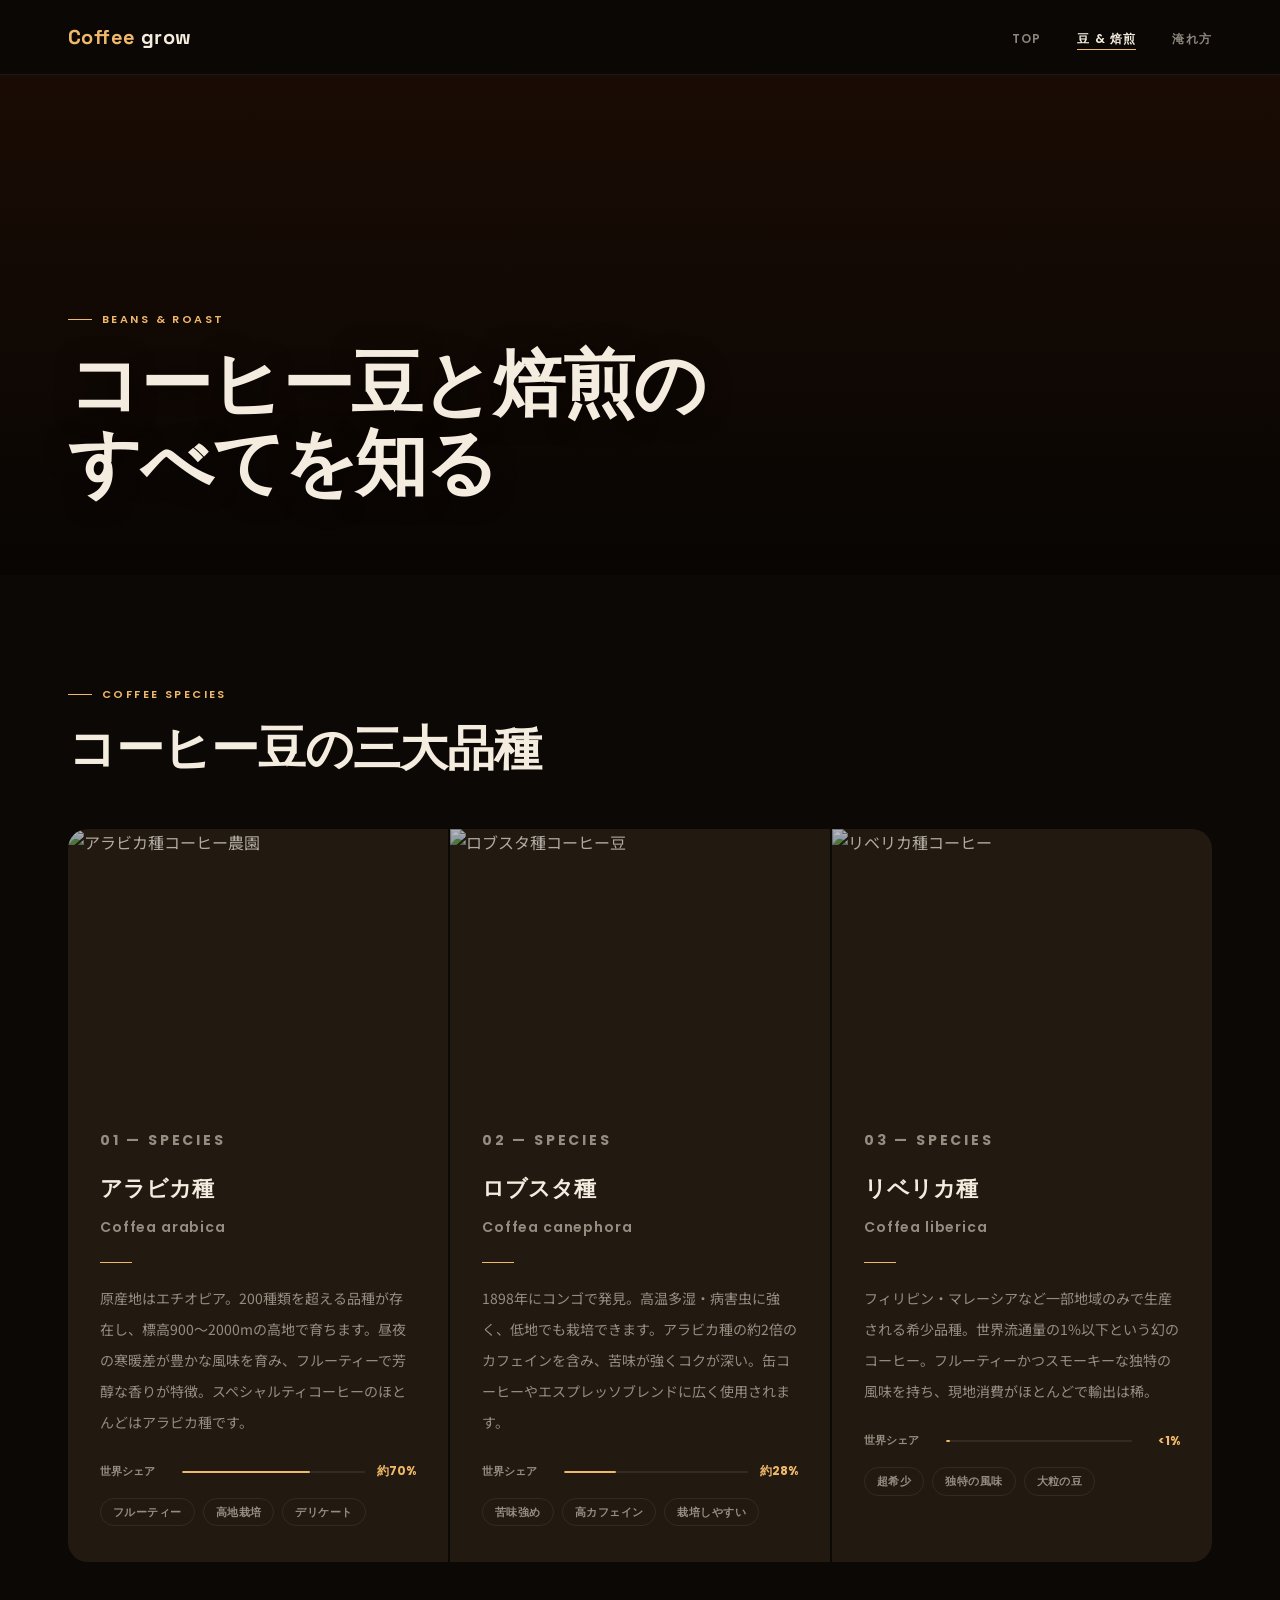
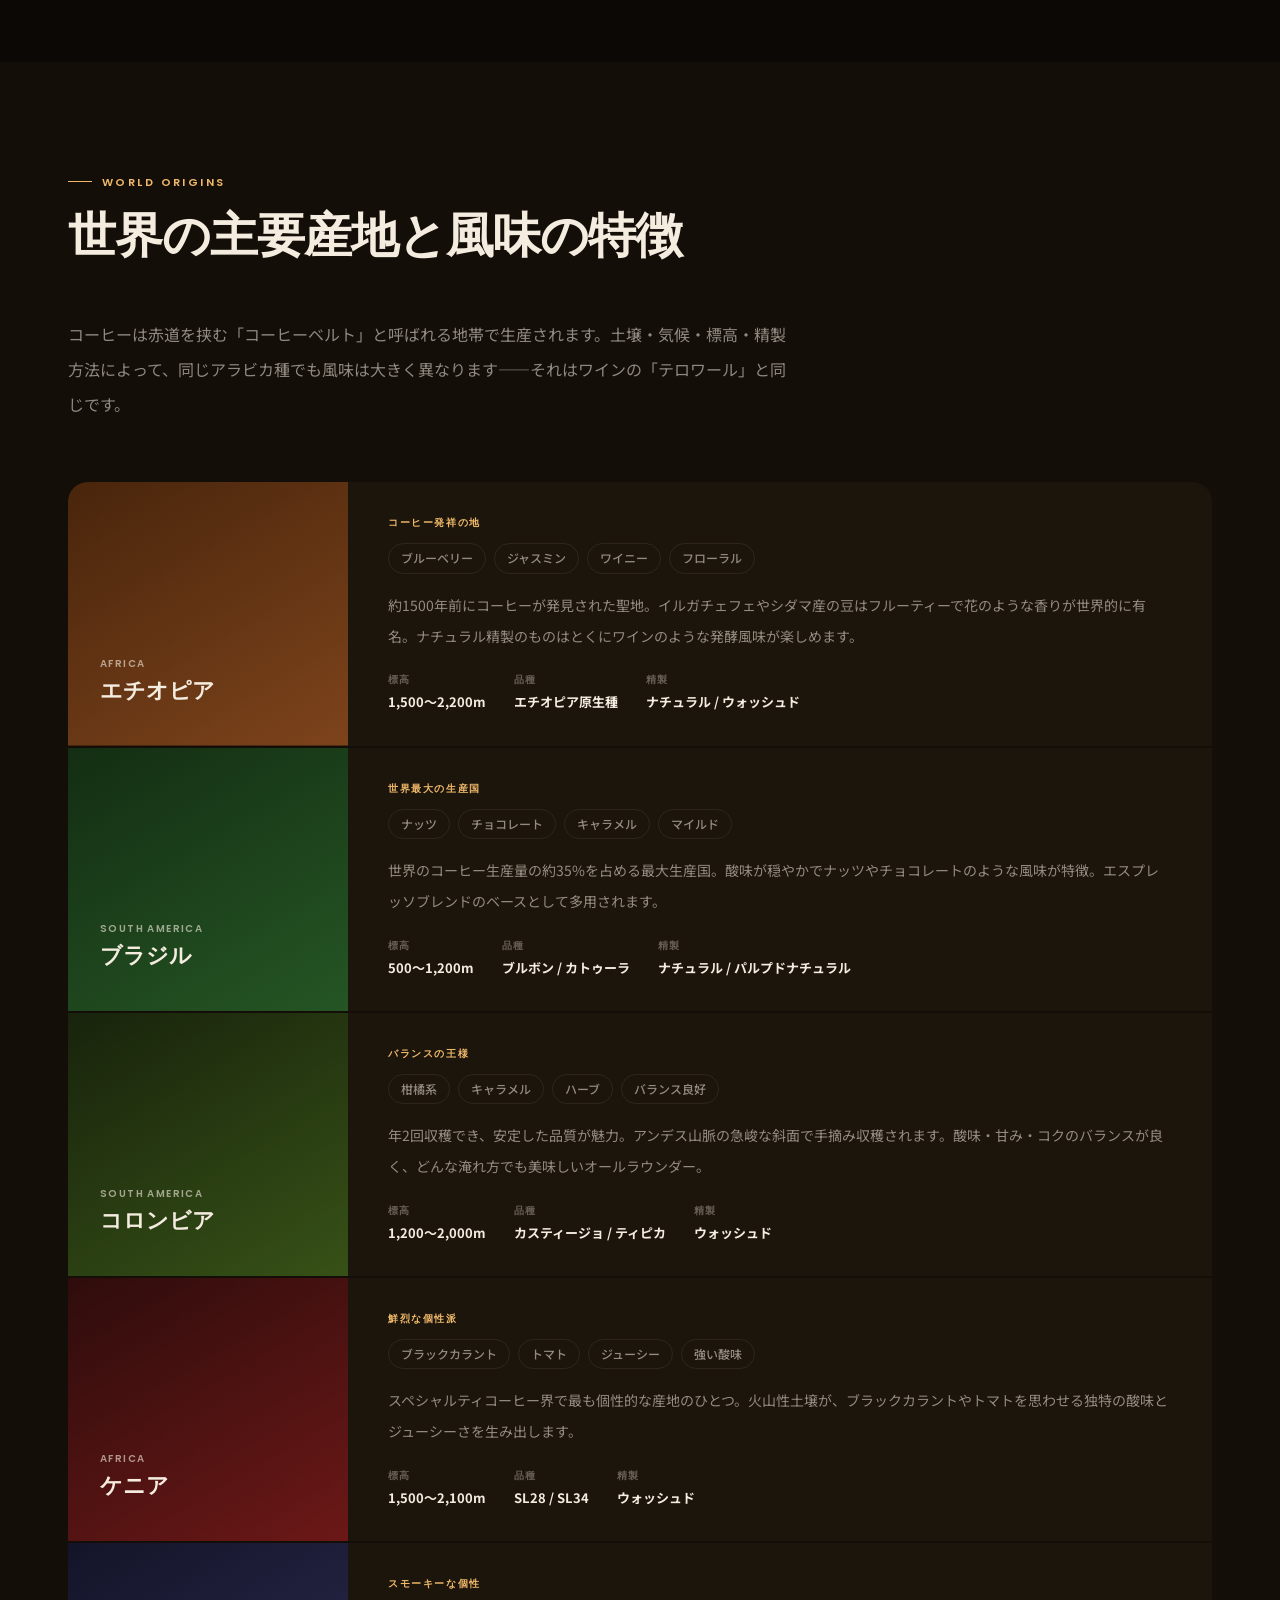
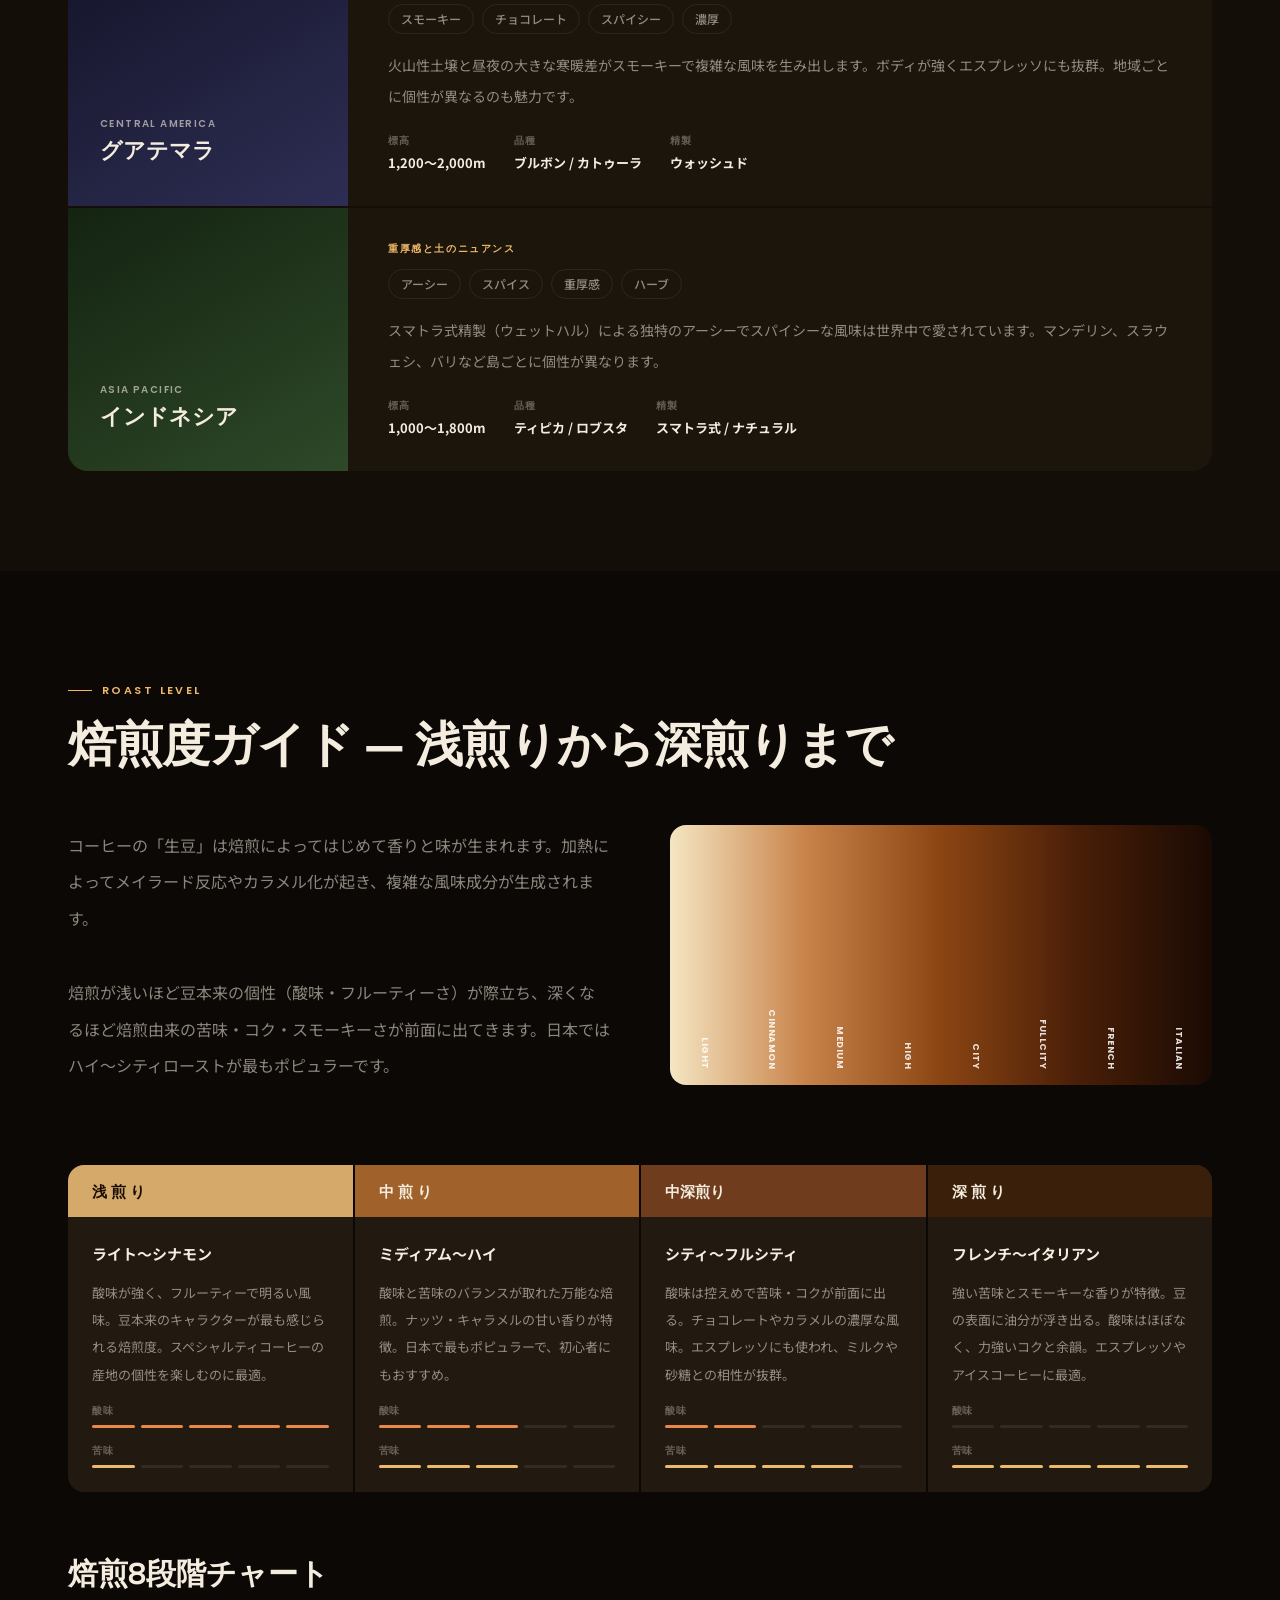
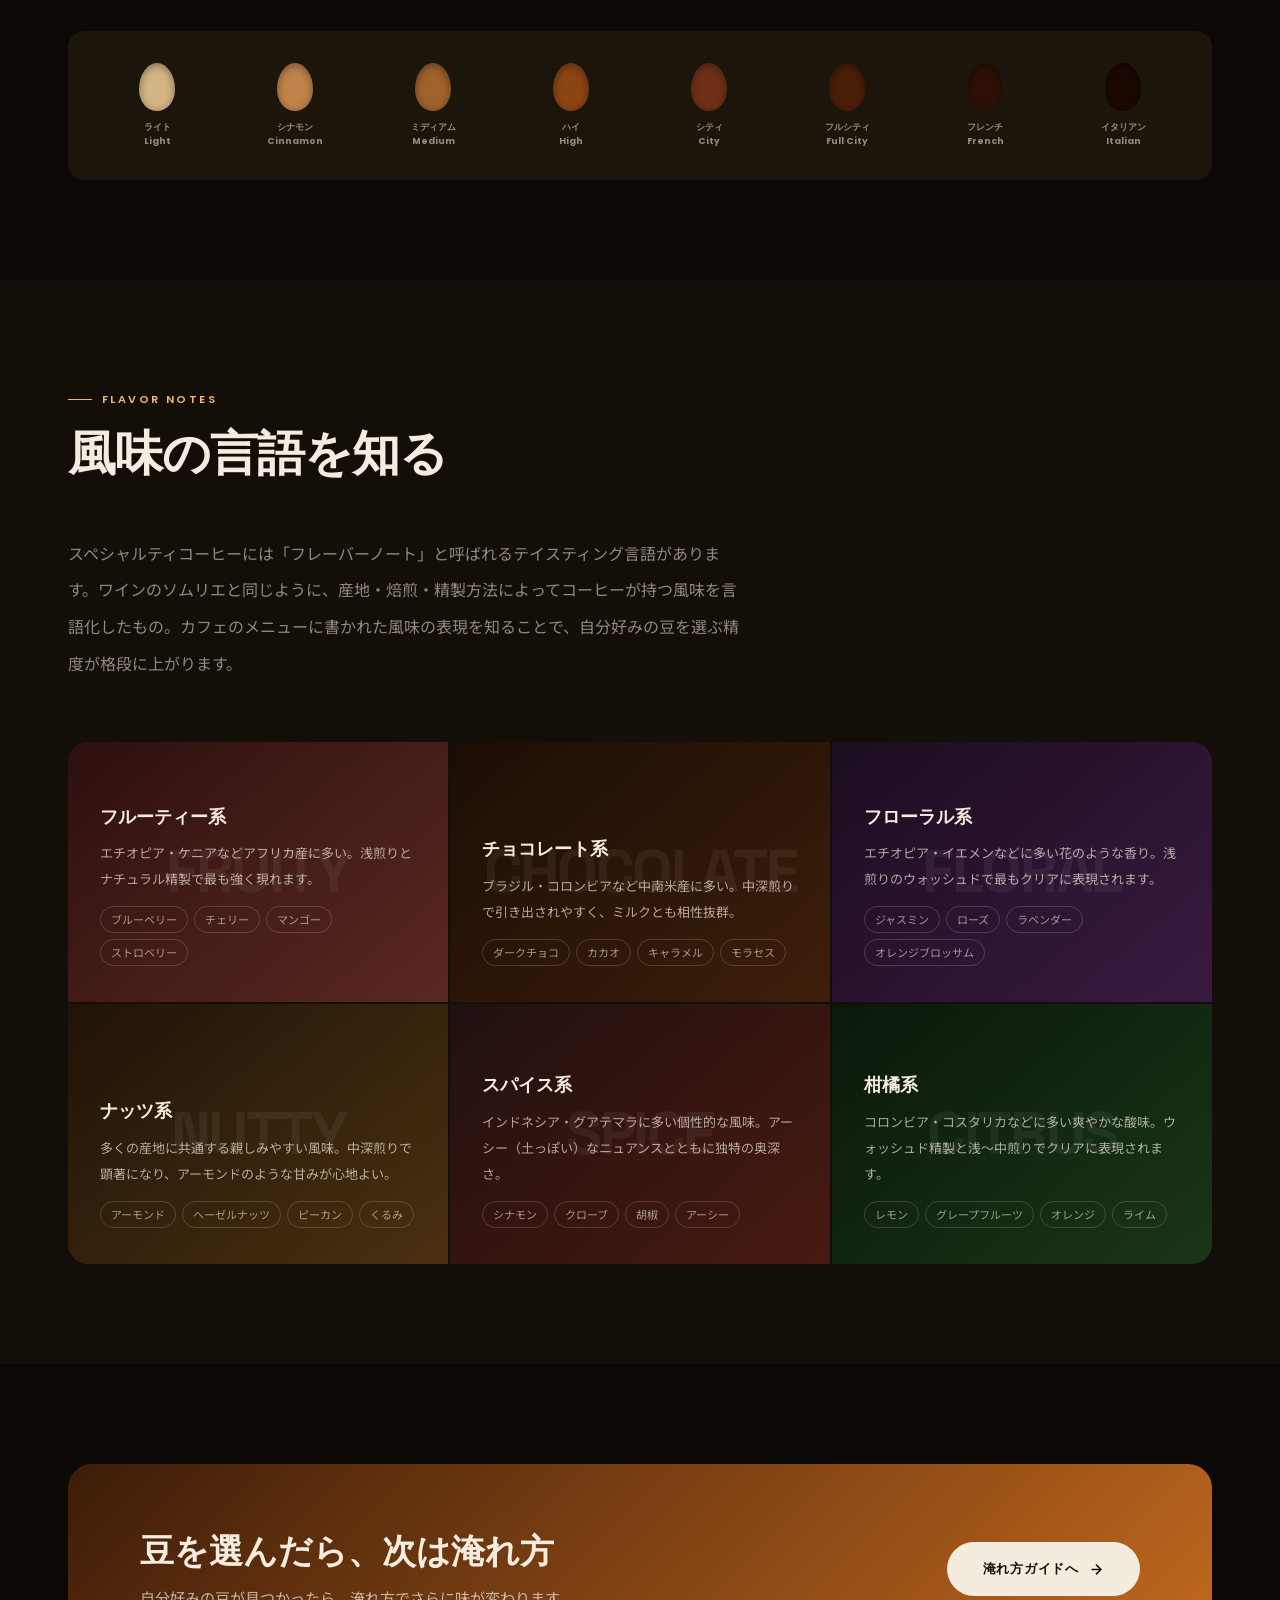
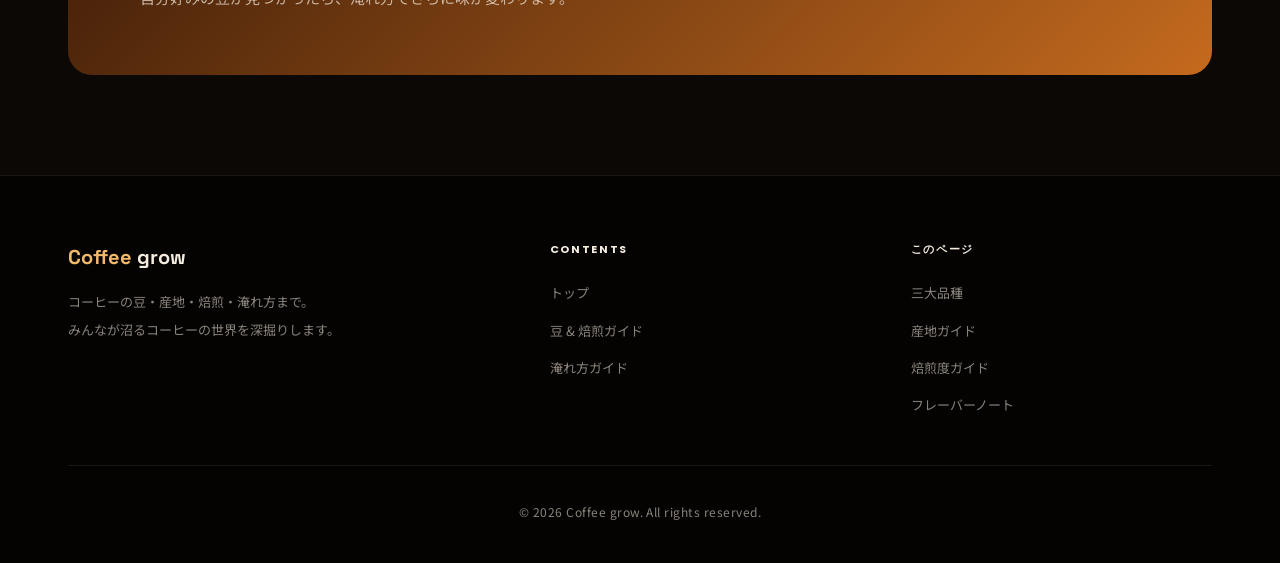
==== beans.html @ 6ea16265 "Add files via upload" ====
<!DOCTYPE html>
<html lang="ja">
<head>
    <meta charset="UTF-8">
    <meta name="viewport" content="width=device-width, initial-scale=1.0">
    <title>コーヒー豆・品種・焙煎度ガイド | Coffee grow</title>
    <meta name="description" content="アラビカ・ロブスタ・リベリカの三大品種の違い、エチオピア・ブラジル・コロンビアなど世界6産地の風味の特徴、浅煎りからイタリアンローストまで焙煎8段階を詳しく解説。">
    <meta name="keywords" content="コーヒー豆,アラビカ種,ロブスタ種,焙煎,産地,エチオピア,ブラジル,コロンビア,フレーバーノート,スペシャルティコーヒー">
    <meta name="author" content="Coffee grow">
    <meta name="robots" content="index, follow">
    <meta name="theme-color" content="#0c0805">
    <link rel="canonical" href="https://coffee-grow.jp/beans.html">
    <!-- Open Graph -->
    <meta property="og:type" content="article">
    <meta property="og:site_name" content="Coffee grow">
    <meta property="og:title" content="コーヒー豆・品種・焙煎度ガイド | Coffee grow">
    <meta property="og:description" content="アラビカ・ロブスタ・リベリカの三大品種、世界6産地の風味、焙煎8段階を詳しく解説。">
    <meta property="og:url" content="https://coffee-grow.jp/beans.html">
    <meta property="og:image" content="https://images.unsplash.com/photo-1447933601403-0c6688de566e?auto=format&fit=crop&w=1200&q=80">
    <meta property="og:locale" content="ja_JP">
    <!-- Twitter Card -->
    <meta name="twitter:card" content="summary_large_image">
    <meta name="twitter:title" content="コーヒー豆・品種・焙煎度ガイド | Coffee grow">
    <meta name="twitter:description" content="アラビカ・ロブスタ・リベリカの三大品種、世界6産地の風味、焙煎8段階を詳しく解説。">
    <meta name="twitter:image" content="https://images.unsplash.com/photo-1447933601403-0c6688de566e?auto=format&fit=crop&w=1200&q=80">
    <!-- JSON-LD -->
    <script type="application/ld+json">
    {
      "@context": "https://schema.org",
      "@type": "Article",
      "@id": "https://coffee-grow.jp/beans.html",
      "headline": "コーヒー豆・品種・産地・焙煎度の完全ガイド",
      "description": "アラビカ・ロブスタ・リベリカの三大品種の違い、世界6産地の風味の特徴、浅煎りからイタリアンローストまで焙煎8段階を詳しく解説。",
      "image": "https://images.unsplash.com/photo-1447933601403-0c6688de566e?auto=format&fit=crop&w=1200&q=80",
      "url": "https://coffee-grow.jp/beans.html",
      "inLanguage": "ja",
      "datePublished": "2026-01-01",
      "dateModified": "2026-05-07",
      "author": {
        "@type": "Organization",
        "name": "Coffee grow",
        "url": "https://coffee-grow.jp"
      },
      "publisher": {
        "@type": "Organization",
        "name": "Coffee grow",
        "url": "https://coffee-grow.jp"
      },
      "mainEntityOfPage": {
        "@type": "WebPage",
        "@id": "https://coffee-grow.jp/beans.html"
      },
      "about": [
        { "@type": "Thing", "name": "コーヒー豆" },
        { "@type": "Thing", "name": "焙煎" },
        { "@type": "Thing", "name": "アラビカ種" }
      ]
    }
    </script>
    <link rel="preconnect" href="https://fonts.googleapis.com">
    <link rel="preconnect" href="https://fonts.gstatic.com" crossorigin>
    <link href="https://fonts.googleapis.com/css2?family=Space+Grotesk:wght@300;400;500;700&family=Noto+Sans+JP:wght@300;400;500;700&family=Poppins:wght@300;400;600;700&display=swap" rel="stylesheet">
    <style>
    /* ══ RESET & TOKENS ══ */
    *,*::before,*::after{box-sizing:border-box;margin:0;padding:0;}
    :root{
        --bg1:#0c0805;--bg2:#130e08;--bg3:#1c150c;--card:#221910;
        --accent:#c46a1e;--gold:#d9924a;--gold2:#f0b96a;
        --cream:#f5ece0;--muted:rgba(245,236,224,.55);
        --border:rgba(245,236,224,.08);
        --ease:cubic-bezier(.22,1,.36,1);--t:.5s;
    }
    html{scroll-behavior:smooth;}
    body{font-family:'Noto Sans JP',sans-serif;background:var(--bg1);color:var(--cream);line-height:1.7;overflow-x:hidden;}
    a{text-decoration:none;color:inherit;}
    img{display:block;max-width:100%;}

    /* ══ SCROLL REVEAL ══ */
    .sr{opacity:0;transform:translateY(48px);transition:opacity .8s var(--ease),transform .8s var(--ease);}
    .sr.in{opacity:1;transform:none;}
    .d1{transition-delay:.08s}.d2{transition-delay:.16s}.d3{transition-delay:.24s}
    .d4{transition-delay:.32s}.d5{transition-delay:.40s}.d6{transition-delay:.48s}

    /* ══ HEADER ══ */
    .site-header{position:sticky;top:0;z-index:200;background:rgba(12,8,5,.95);backdrop-filter:blur(20px);-webkit-backdrop-filter:blur(20px);border-bottom:1px solid var(--border);transition:box-shadow .3s;}
    .site-header.scrolled{box-shadow:0 4px 32px rgba(0,0,0,.5);}
    .header-wrap{max-width:1240px;margin:0 auto;padding:20px 48px;display:flex;align-items:center;justify-content:space-between;}
    .site-logo{font-family:'Space Grotesk',sans-serif;font-size:20px;font-weight:700;letter-spacing:.02em;}
    .site-logo em{color:var(--gold2);font-style:normal;}
    .pc-nav{list-style:none;display:flex;gap:36px;align-items:center;}
    .pc-nav a{font-family:'Poppins',sans-serif;font-size:12px;font-weight:600;letter-spacing:.1em;text-transform:uppercase;color:var(--muted);transition:color .25s;position:relative;}
    .pc-nav a::after{content:'';position:absolute;bottom:-3px;left:0;width:0;height:1px;background:var(--gold2);transition:width .3s;}
    .pc-nav a:hover{color:var(--cream);}
    .pc-nav a:hover::after,.pc-nav a.active::after{width:100%;}
    .pc-nav a.active{color:var(--cream);}
    .hamburger{display:none;flex-direction:column;gap:5px;width:36px;height:36px;align-items:center;justify-content:center;cursor:pointer;border:none;background:none;}
    .hamburger span{width:24px;height:1.5px;background:var(--cream);border-radius:2px;transition:var(--t) var(--ease);transform-origin:center;}
    .hamburger.open span:nth-child(1){transform:translateY(6.5px) rotate(45deg);}
    .hamburger.open span:nth-child(2){opacity:0;transform:scaleX(0);}
    .hamburger.open span:nth-child(3){transform:translateY(-6.5px) rotate(-45deg);}
    .sp-nav{display:none;flex-direction:column;gap:0;position:fixed;inset:0;z-index:190;background:rgba(8,5,3,.97);padding:100px 48px 48px;}
    .sp-nav.open{display:flex;}
    .sp-nav a{font-family:'Space Grotesk',sans-serif;font-size:clamp(24px,5vw,42px);font-weight:700;color:var(--cream);padding:16px 0;border-bottom:1px solid var(--border);transition:color .25s;}
    .sp-nav a:hover{color:var(--gold2);}

    /* ══ PAGE HERO ══ */
    .page-hero{position:relative;height:500px;overflow:hidden;background-size:cover;background-position:center;display:flex;align-items:flex-end;}
    .page-hero::before{content:'';position:absolute;inset:0;background:linear-gradient(to top,rgba(8,5,3,1) 0%,rgba(8,5,3,.55) 50%,rgba(8,5,3,.1) 100%);}
    .page-hero-inner{position:relative;z-index:2;max-width:1240px;margin:0 auto;padding:0 48px 72px;width:100%;}
    .page-hero h1{font-family:'Space Grotesk',sans-serif;font-size:clamp(36px,6vw,72px);font-weight:700;line-height:1.1;letter-spacing:-.03em;}

    /* ══ UTILITIES ══ */
    .label-tag{font-family:'Poppins',sans-serif;font-size:11px;font-weight:600;letter-spacing:.22em;text-transform:uppercase;color:var(--gold2);display:inline-flex;align-items:center;gap:10px;margin-bottom:16px;}
    .label-tag::before{content:'';width:24px;height:1px;background:var(--gold2);}
    .sec{padding:100px 0;}
    .sec-alt{background:var(--bg2);}
    .wrap{max-width:1240px;margin:0 auto;padding:0 48px;}
    .h2-style{font-family:'Space Grotesk',sans-serif;font-size:clamp(28px,4vw,48px);font-weight:700;line-height:1.2;letter-spacing:-.02em;margin-bottom:52px;}
    .h3-style{font-family:'Space Grotesk',sans-serif;font-size:clamp(20px,2.5vw,30px);font-weight:700;margin-bottom:32px;margin-top:56px;}
    .badge{font-family:'Poppins',sans-serif;font-size:11px;font-weight:600;letter-spacing:.04em;padding:4px 12px;border-radius:50px;border:1px solid var(--border);color:var(--muted);}

    /* ══ VARIETY CARDS ══ */
    .variety-grid{display:grid;grid-template-columns:repeat(3,1fr);gap:2px;}
    .variety-card{background:var(--card);overflow:hidden;transition:transform var(--t) var(--ease);}
    .variety-card:first-child{border-radius:20px 0 0 20px;}
    .variety-card:last-child{border-radius:0 20px 20px 0;}
    .variety-card:hover{transform:translateY(-6px);z-index:2;}
    .variety-img{height:260px;overflow:hidden;}
    .variety-img img{width:100%;height:100%;object-fit:cover;filter:brightness(.72) saturate(.8);transition:transform .8s var(--ease),filter .8s var(--ease);}
    .variety-card:hover .variety-img img{transform:scale(1.06);filter:brightness(.88) saturate(.9);}
    .variety-body{padding:36px 32px;}
    .variety-num{font-family:'Poppins',sans-serif;font-size:10px;font-weight:700;letter-spacing:.2em;color:var(--gold2);margin-bottom:14px;}
    .variety-card h3{font-family:'Space Grotesk',sans-serif;font-size:22px;font-weight:700;color:var(--cream);margin-bottom:4px;}
    .variety-en{font-family:'Poppins',sans-serif;font-size:12px;font-weight:600;color:var(--gold);margin-bottom:20px;letter-spacing:.06em;}
    .variety-bar{width:32px;height:1px;background:var(--gold2);margin-bottom:20px;}
    .variety-card p{font-size:14px;line-height:2.2;color:var(--muted);}
    .share-row{display:flex;align-items:center;gap:12px;margin-top:24px;}
    .share-label{font-family:'Poppins',sans-serif;font-size:11px;font-weight:600;color:var(--muted);min-width:70px;}
    .share-bar{flex:1;height:2px;background:var(--border);border-radius:2px;overflow:hidden;}
    .share-fill{height:100%;border-radius:2px;background:var(--gold2);}
    .share-pct{font-family:'Poppins',sans-serif;font-size:12px;font-weight:700;color:var(--gold2);min-width:36px;text-align:right;}
    .variety-tags{display:flex;gap:8px;flex-wrap:wrap;margin-top:16px;}

    /* ══ ORIGINS ══ */
    .origins-wrap{display:flex;flex-direction:column;gap:2px;border-radius:20px;overflow:hidden;}
    .origin-row{display:grid;grid-template-columns:280px 1fr;overflow:hidden;}
    .origin-color{min-height:200px;display:flex;flex-direction:column;align-items:flex-start;justify-content:flex-end;padding:32px;position:relative;overflow:hidden;}
    .origin-country{font-family:'Space Grotesk',sans-serif;font-size:22px;font-weight:700;color:var(--cream);margin-bottom:4px;}
    .origin-region-label{font-family:'Poppins',sans-serif;font-size:10px;font-weight:600;letter-spacing:.14em;text-transform:uppercase;color:rgba(245,236,224,.6);}
    .origin-detail{padding:32px 40px;background:var(--bg3);display:flex;flex-direction:column;justify-content:center;}
    .origin-subtitle{font-family:'Poppins',sans-serif;font-size:10px;font-weight:700;letter-spacing:.16em;text-transform:uppercase;color:var(--gold2);margin-bottom:12px;}
    .origin-flavor{display:flex;gap:8px;flex-wrap:wrap;margin-bottom:16px;}
    .flavor-tag{font-size:12px;padding:4px 12px;border-radius:50px;border:1px solid var(--border);color:var(--muted);font-weight:500;}
    .origin-desc{font-size:14px;line-height:2.2;color:var(--muted);}
    .origin-meta{display:flex;gap:28px;margin-top:20px;flex-wrap:wrap;}
    .meta-item{display:flex;flex-direction:column;gap:3px;}
    .meta-key{font-family:'Poppins',sans-serif;font-size:10px;font-weight:700;letter-spacing:.1em;text-transform:uppercase;color:rgba(245,236,224,.35);}
    .meta-val{font-size:13px;font-weight:700;color:var(--cream);}
    .oc-ethiopia{background-image:linear-gradient(150deg,rgba(80,40,12,.88),rgba(140,75,30,.88)),url('https://images.unsplash.com/photo-1516026672322-bc52d61a55d5?auto=format&fit=crop&w=600&q=80');background-size:cover;background-position:center;}
    .oc-brazil{background-image:linear-gradient(150deg,rgba(20,50,20,.88),rgba(40,95,40,.88)),url('https://images.unsplash.com/photo-1441974231531-c6227db76b6e?auto=format&fit=crop&w=600&q=80');background-size:cover;background-position:center;}
    .oc-colombia{background-image:linear-gradient(150deg,rgba(25,38,12,.88),rgba(60,90,25,.88)),url('https://images.unsplash.com/photo-1426604966848-d7adac402bff?auto=format&fit=crop&w=600&q=80');background-size:cover;background-position:center;}
    .oc-kenya{background-image:linear-gradient(150deg,rgba(50,12,12,.88),rgba(120,25,25,.88)),url('https://images.unsplash.com/photo-1518548419970-58e3b4079ab2?auto=format&fit=crop&w=600&q=80');background-size:cover;background-position:center;}
    .oc-guatemala{background-image:linear-gradient(150deg,rgba(20,20,45,.88),rgba(50,50,95,.88)),url('https://images.unsplash.com/photo-1506905925346-21bda4d32df4?auto=format&fit=crop&w=600&q=80');background-size:cover;background-position:center;}
    .oc-indonesia{background-image:linear-gradient(150deg,rgba(20,38,18,.88),rgba(50,80,45,.88)),url('https://images.unsplash.com/photo-1537996194471-e657df975ab4?auto=format&fit=crop&w=600&q=80');background-size:cover;background-position:center;}

    /* ══ ROAST ══ */
    .roast-intro{display:grid;grid-template-columns:1fr 1fr;gap:60px;align-items:center;margin-bottom:80px;}
    .roast-intro-text p{font-size:16px;line-height:2.3;color:var(--muted);}
    .roast-visual{position:relative;height:260px;border-radius:16px;overflow:hidden;background:linear-gradient(90deg,#f5e6c3 0%,#c8834a 25%,#8b4513 50%,#4a1f08 75%,#1a0a03 100%);}
    .roast-gradient-labels{position:absolute;bottom:0;left:0;right:0;display:flex;height:100%;}
    .roast-grad-seg{flex:1;display:flex;align-items:flex-end;justify-content:center;padding-bottom:16px;}
    .roast-grad-seg span{font-family:'Poppins',sans-serif;font-size:9px;font-weight:700;letter-spacing:.06em;text-transform:uppercase;writing-mode:vertical-rl;color:rgba(255,255,255,.85);}
    .roast-scale{display:grid;grid-template-columns:repeat(4,1fr);gap:2px;border-radius:16px;overflow:hidden;}
    .roast-item{background:var(--card);overflow:hidden;transition:transform var(--t) var(--ease);}
    .roast-item:hover{transform:translateY(-4px);z-index:2;}
    .roast-header{height:52px;display:flex;align-items:center;padding:0 24px;}
    .roast-level-name{font-family:'Space Grotesk',sans-serif;font-size:15px;font-weight:700;}
    .roast-body{padding:24px;}
    .roast-item h3{font-size:15px;font-weight:700;margin-bottom:12px;color:var(--cream);}
    .roast-item p{font-size:13px;line-height:2.1;color:var(--muted);}
    .meter-label{font-family:'Poppins',sans-serif;font-size:10px;font-weight:600;letter-spacing:.08em;color:rgba(245,236,224,.35);margin:14px 0 6px;}
    .roast-meter{display:flex;gap:6px;}
    .meter-bar{height:3px;flex:1;border-radius:2px;}
    .meter-acid .meter-bar.on{background:#e8884a;}
    .meter-acid .meter-bar.off{background:var(--border);}
    .meter-bitter .meter-bar.on{background:var(--gold2);}
    .meter-bitter .meter-bar.off{background:var(--border);}
    .light-bg{background:#d4a96a;}.medium-bg{background:#a0622a;}.deep-bg{background:#6f3d1e;}.darker-bg{background:#3a1f0a;}
    .roast-8{display:grid;grid-template-columns:repeat(8,1fr);gap:16px;background:var(--bg3);border-radius:16px;padding:32px 28px;}
    .roast-8-item{text-align:center;}
    .roast-8-bean{width:36px;height:48px;border-radius:50% 50% 48% 48%/55% 55% 45% 45%;margin:0 auto 10px;box-shadow:inset 0 2px 8px rgba(0,0,0,.4);}
    .roast-8-item p{font-family:'Poppins',sans-serif;font-size:9px;font-weight:700;color:var(--muted);line-height:1.5;}
    .bean-light{background:#d4b584;}.bean-cinnamon{background:#c0834a;}.bean-medium{background:#a0622a;}.bean-high{background:#8b4513;}.bean-city{background:#6f3018;}.bean-fullcity{background:#4a1f08;}.bean-french{background:#2c1005;}.bean-italian{background:#1a0803;}

    /* ══ FLAVOR NOTES ══ */
    .flavor-intro{font-size:16px;line-height:2.3;color:var(--muted);max-width:680px;margin-bottom:60px;}
    .flavor-grid{display:grid;grid-template-columns:repeat(3,1fr);gap:2px;border-radius:20px;overflow:hidden;}
    .flavor-card{position:relative;min-height:260px;overflow:hidden;padding:40px 32px 36px;display:flex;flex-direction:column;justify-content:flex-end;transition:transform var(--t) var(--ease);}
    .flavor-card:hover{transform:scale(1.03);z-index:2;}
    .fl-watermark{position:absolute;top:50%;left:50%;transform:translate(-50%,-50%);font-family:'Space Grotesk',sans-serif;font-size:60px;font-weight:700;letter-spacing:-.04em;color:rgba(255,255,255,.06);white-space:nowrap;pointer-events:none;user-select:none;}
    .fl-title{font-family:'Space Grotesk',sans-serif;font-size:18px;font-weight:700;color:var(--cream);margin-bottom:8px;}
    .fl-desc{font-size:13px;line-height:2;color:rgba(245,236,224,.68);margin-bottom:14px;}
    .fl-tags{display:flex;flex-wrap:wrap;gap:6px;}
    .fl-tags span{font-size:11px;padding:3px 10px;border-radius:50px;border:1px solid rgba(245,236,224,.18);color:rgba(245,236,224,.6);}
    .fl-fruity{background:linear-gradient(140deg,#2d1010,#5a2820);}
    .fl-choco{background:linear-gradient(140deg,#1a0d05,#3d1f0a);}
    .fl-floral{background:linear-gradient(140deg,#1a0d20,#3a1a40);}
    .fl-nuts{background:linear-gradient(140deg,#1f1408,#4a3010);}
    .fl-spice{background:linear-gradient(140deg,#201010,#481a10);}
    .fl-citrus{background:linear-gradient(140deg,#0a180a,#1a3518);}

    /* ══ CTA ══ */
    .cta-block{background:linear-gradient(135deg,#3d1c08,var(--accent));border-radius:24px;padding:64px 72px;display:flex;align-items:center;justify-content:space-between;gap:40px;overflow:hidden;}
    .cta-block h2{font-family:'Space Grotesk',sans-serif;font-size:clamp(22px,3vw,34px);font-weight:700;color:var(--cream);line-height:1.4;margin-bottom:10px;}
    .cta-block p{font-size:15px;color:rgba(245,236,224,.7);}
    .btn-fill{display:inline-flex;align-items:center;gap:10px;font-family:'Poppins',sans-serif;font-size:13px;font-weight:600;letter-spacing:.06em;padding:16px 36px;border-radius:50px;background:var(--cream);color:#1a0d05;flex-shrink:0;transition:background .3s,transform .3s;}
    .btn-fill:hover{background:var(--gold2);transform:translateY(-3px);}
    .btn-fill svg{width:15px;height:15px;transition:transform .3s;}
    .btn-fill:hover svg{transform:translateX(4px);}

    /* ══ FOOTER ══ */
    .site-footer{background:#050302;border-top:1px solid var(--border);color:var(--muted);}
    .footer-wrap{max-width:1240px;margin:0 auto;padding:64px 48px 40px;}
    .footer-top{display:grid;grid-template-columns:1.4fr 1fr 1fr;gap:60px;padding-bottom:48px;border-bottom:1px solid var(--border);margin-bottom:36px;}
    .footer-logo{font-family:'Space Grotesk',sans-serif;font-size:20px;font-weight:700;color:var(--cream);margin-bottom:14px;}
    .footer-logo em{color:var(--gold2);font-style:normal;}
    .footer-desc{font-size:13px;line-height:2.2;}
    .footer-col h4{font-family:'Poppins',sans-serif;font-size:11px;font-weight:700;letter-spacing:.15em;text-transform:uppercase;color:var(--cream);margin-bottom:20px;}
    .footer-col ul{list-style:none;display:flex;flex-direction:column;gap:10px;}
    .footer-col ul li a{font-size:13px;transition:color .25s;}
    .footer-col ul li a:hover{color:var(--gold2);}
    .footer-bottom{text-align:center;font-size:12px;letter-spacing:.04em;}

    /* ══ BACK TO TOP ══ */
    .back-top{position:fixed;bottom:32px;right:32px;width:48px;height:48px;background:var(--accent);color:var(--cream);border:none;border-radius:50%;cursor:pointer;z-index:99;display:flex;align-items:center;justify-content:center;opacity:0;transform:translateY(16px);transition:opacity .4s,transform .4s,background .25s;box-shadow:0 4px 20px rgba(196,106,30,.4);}
    .back-top.v{opacity:1;transform:translateY(0);}
    .back-top:hover{background:var(--gold);}
    .back-top svg{width:20px;height:20px;}

    /* ══ RESPONSIVE ══ */
    @media(max-width:960px){
        .pc-nav{display:none;}
        .hamburger{display:flex;}
        .header-wrap{padding:16px 24px;}
        .wrap{padding:0 24px;}
        .sp-nav{padding:80px 24px 48px;}
        .footer-top{grid-template-columns:1fr;gap:36px;}
        .footer-wrap{padding:48px 24px 32px;}
        .page-hero{height:360px;}
        .page-hero-inner{padding:0 24px 48px;}
        .back-top{bottom:20px;right:20px;}
        .sec{padding:72px 0;}
        .variety-grid{grid-template-columns:1fr;gap:2px;}
        .variety-card:first-child{border-radius:20px 20px 0 0;}
        .variety-card:last-child{border-radius:0 0 20px 20px;}
        .origin-row{grid-template-columns:1fr;}
        .roast-intro{grid-template-columns:1fr;}
        .roast-scale{grid-template-columns:1fr 1fr;}
        .roast-8{grid-template-columns:repeat(4,1fr);}
        .flavor-grid{grid-template-columns:1fr;}
        .cta-block{flex-direction:column;padding:48px 36px;}
    }
    @media(max-width:600px){
        .wrap{padding:0 20px;}
        .page-hero{height:280px;}
        .sec{padding:56px 0;}
        .roast-scale{grid-template-columns:1fr;}
        .roast-8{grid-template-columns:repeat(4,1fr);padding:24px 16px;gap:12px;}
    }
    </style>
</head>
<body>

<!-- ヘッダー -->
<header class="site-header" id="siteHeader">
    <div class="header-wrap">
        <a href="index.html" class="site-logo"><em>Coffee</em> grow</a>
        <ul class="pc-nav">
            <li><a href="index.html">Top</a></li>
            <li><a href="beans.html" class="active">豆 &amp; 焙煎</a></li>
            <li><a href="brew.html">淹れ方</a></li>
        </ul>
        <button class="hamburger" id="hamburger" aria-label="メニュー">
            <span></span><span></span><span></span>
        </button>
    </div>
    <nav class="sp-nav" id="spNav">
        <a href="index.html">Top</a>
        <a href="beans.html">豆 &amp; 焙煎</a>
        <a href="brew.html">淹れ方</a>
    </nav>
</header>

<!-- ページヒーロー -->
<div class="page-hero" style="background-image:url('https://images.unsplash.com/photo-1447933601403-0c6688de566e?auto=format&fit=crop&w=1600&q=80'),url(img/coffee2.jpg);background-color:#1c0d05;">
    <div class="page-hero-inner">
        <p class="label-tag">Beans &amp; Roast</p>
        <h1 style="font-family:'Space Grotesk',sans-serif;font-size:clamp(36px,6vw,72px);font-weight:700;line-height:1.1;letter-spacing:-.03em;text-shadow:0 2px 24px rgba(0,0,0,.5);">コーヒー豆と焙煎の<br>すべてを知る</h1>
    </div>
</div>

<!-- 品種 -->
<section class="sec" id="varieties">
    <div class="wrap">
        <p class="label-tag sr">Coffee Species</p>
        <h2 class="h2-style sr">コーヒー豆の三大品種</h2>
        <div class="variety-grid">

            <div class="variety-card sr d1">
                <div class="variety-img">
                    <img src="https://images.unsplash.com/photo-1501339847302-ac426a4a7cbb?auto=format&fit=crop&w=700&q=80" alt="アラビカ種コーヒー農園" loading="lazy">
                </div>
                <div class="variety-body">
                    <p class="variety-num">01 — SPECIES</p>
                    <h3>アラビカ種</h3>
                    <p class="variety-en">Coffea arabica</p>
                    <div class="variety-bar"></div>
                    <p>原産地はエチオピア。200種類を超える品種が存在し、標高900〜2000mの高地で育ちます。昼夜の寒暖差が豊かな風味を育み、フルーティーで芳醇な香りが特徴。スペシャルティコーヒーのほとんどはアラビカ種です。</p>
                    <div class="share-row">
                        <span class="share-label">世界シェア</span>
                        <div class="share-bar"><div class="share-fill" style="width:70%"></div></div>
                        <span class="share-pct">約70%</span>
                    </div>
                    <div class="variety-tags">
                        <span class="badge">フルーティー</span>
                        <span class="badge">高地栽培</span>
                        <span class="badge">デリケート</span>
                    </div>
                </div>
            </div>

            <div class="variety-card sr d2">
                <div class="variety-img">
                    <img src="https://images.unsplash.com/photo-1447933601403-0c6688de566e?auto=format&fit=crop&w=700&q=80" alt="ロブスタ種コーヒー豆" loading="lazy">
                </div>
                <div class="variety-body">
                    <p class="variety-num">02 — SPECIES</p>
                    <h3>ロブスタ種</h3>
                    <p class="variety-en">Coffea canephora</p>
                    <div class="variety-bar"></div>
                    <p>1898年にコンゴで発見。高温多湿・病害虫に強く、低地でも栽培できます。アラビカ種の約2倍のカフェインを含み、苦味が強くコクが深い。缶コーヒーやエスプレッソブレンドに広く使用されます。</p>
                    <div class="share-row">
                        <span class="share-label">世界シェア</span>
                        <div class="share-bar"><div class="share-fill" style="width:28%"></div></div>
                        <span class="share-pct">約28%</span>
                    </div>
                    <div class="variety-tags">
                        <span class="badge">苦味強め</span>
                        <span class="badge">高カフェイン</span>
                        <span class="badge">栽培しやすい</span>
                    </div>
                </div>
            </div>

            <div class="variety-card sr d3">
                <div class="variety-img">
                    <img src="https://images.unsplash.com/photo-1461023058943-07fcbe16d735?auto=format&fit=crop&w=700&q=80" alt="リベリカ種コーヒー" loading="lazy">
                </div>
                <div class="variety-body">
                    <p class="variety-num">03 — SPECIES</p>
                    <h3>リベリカ種</h3>
                    <p class="variety-en">Coffea liberica</p>
                    <div class="variety-bar"></div>
                    <p>フィリピン・マレーシアなど一部地域のみで生産される希少品種。世界流通量の1%以下という幻のコーヒー。フルーティーかつスモーキーな独特の風味を持ち、現地消費がほとんどで輸出は稀。</p>
                    <div class="share-row">
                        <span class="share-label">世界シェア</span>
                        <div class="share-bar"><div class="share-fill" style="width:2%"></div></div>
                        <span class="share-pct">&lt;1%</span>
                    </div>
                    <div class="variety-tags">
                        <span class="badge">超希少</span>
                        <span class="badge">独特の風味</span>
                        <span class="badge">大粒の豆</span>
                    </div>
                </div>
            </div>

        </div>
    </div>
</section>

<!-- 産地 -->
<section class="sec sec-alt" id="origins">
    <div class="wrap">
        <p class="label-tag sr">World Origins</p>
        <h2 class="h2-style sr">世界の主要産地と風味の特徴</h2>
        <p style="font-size:16px;line-height:2.2;color:var(--muted);max-width:720px;margin-bottom:60px;" class="sr">
            コーヒーは赤道を挟む「コーヒーベルト」と呼ばれる地帯で生産されます。土壌・気候・標高・精製方法によって、同じアラビカ種でも風味は大きく異なります——それはワインの「テロワール」と同じです。
        </p>
        <div class="origins-wrap">

            <div class="origin-row sr">
                <div class="origin-color oc-ethiopia">
                    <p class="origin-region-label">Africa</p>
                    <p class="origin-country">エチオピア</p>
                </div>
                <div class="origin-detail">
                    <p class="origin-subtitle">コーヒー発祥の地</p>
                    <div class="origin-flavor">
                        <span class="flavor-tag">ブルーベリー</span><span class="flavor-tag">ジャスミン</span><span class="flavor-tag">ワイニー</span><span class="flavor-tag">フローラル</span>
                    </div>
                    <p class="origin-desc">約1500年前にコーヒーが発見された聖地。イルガチェフェやシダマ産の豆はフルーティーで花のような香りが世界的に有名。ナチュラル精製のものはとくにワインのような発酵風味が楽しめます。</p>
                    <div class="origin-meta">
                        <div class="meta-item"><span class="meta-key">標高</span><span class="meta-val">1,500〜2,200m</span></div>
                        <div class="meta-item"><span class="meta-key">品種</span><span class="meta-val">エチオピア原生種</span></div>
                        <div class="meta-item"><span class="meta-key">精製</span><span class="meta-val">ナチュラル / ウォッシュド</span></div>
                    </div>
                </div>
            </div>

            <div class="origin-row sr">
                <div class="origin-color oc-brazil">
                    <p class="origin-region-label">South America</p>
                    <p class="origin-country">ブラジル</p>
                </div>
                <div class="origin-detail">
                    <p class="origin-subtitle">世界最大の生産国</p>
                    <div class="origin-flavor">
                        <span class="flavor-tag">ナッツ</span><span class="flavor-tag">チョコレート</span><span class="flavor-tag">キャラメル</span><span class="flavor-tag">マイルド</span>
                    </div>
                    <p class="origin-desc">世界のコーヒー生産量の約35%を占める最大生産国。酸味が穏やかでナッツやチョコレートのような風味が特徴。エスプレッソブレンドのベースとして多用されます。</p>
                    <div class="origin-meta">
                        <div class="meta-item"><span class="meta-key">標高</span><span class="meta-val">500〜1,200m</span></div>
                        <div class="meta-item"><span class="meta-key">品種</span><span class="meta-val">ブルボン / カトゥーラ</span></div>
                        <div class="meta-item"><span class="meta-key">精製</span><span class="meta-val">ナチュラル / パルプドナチュラル</span></div>
                    </div>
                </div>
            </div>

            <div class="origin-row sr">
                <div class="origin-color oc-colombia">
                    <p class="origin-region-label">South America</p>
                    <p class="origin-country">コロンビア</p>
                </div>
                <div class="origin-detail">
                    <p class="origin-subtitle">バランスの王様</p>
                    <div class="origin-flavor">
                        <span class="flavor-tag">柑橘系</span><span class="flavor-tag">キャラメル</span><span class="flavor-tag">ハーブ</span><span class="flavor-tag">バランス良好</span>
                    </div>
                    <p class="origin-desc">年2回収穫でき、安定した品質が魅力。アンデス山脈の急峻な斜面で手摘み収穫されます。酸味・甘み・コクのバランスが良く、どんな淹れ方でも美味しいオールラウンダー。</p>
                    <div class="origin-meta">
                        <div class="meta-item"><span class="meta-key">標高</span><span class="meta-val">1,200〜2,000m</span></div>
                        <div class="meta-item"><span class="meta-key">品種</span><span class="meta-val">カスティージョ / ティピカ</span></div>
                        <div class="meta-item"><span class="meta-key">精製</span><span class="meta-val">ウォッシュド</span></div>
                    </div>
                </div>
            </div>

            <div class="origin-row sr">
                <div class="origin-color oc-kenya">
                    <p class="origin-region-label">Africa</p>
                    <p class="origin-country">ケニア</p>
                </div>
                <div class="origin-detail">
                    <p class="origin-subtitle">鮮烈な個性派</p>
                    <div class="origin-flavor">
                        <span class="flavor-tag">ブラックカラント</span><span class="flavor-tag">トマト</span><span class="flavor-tag">ジューシー</span><span class="flavor-tag">強い酸味</span>
                    </div>
                    <p class="origin-desc">スペシャルティコーヒー界で最も個性的な産地のひとつ。火山性土壌が、ブラックカラントやトマトを思わせる独特の酸味とジューシーさを生み出します。</p>
                    <div class="origin-meta">
                        <div class="meta-item"><span class="meta-key">標高</span><span class="meta-val">1,500〜2,100m</span></div>
                        <div class="meta-item"><span class="meta-key">品種</span><span class="meta-val">SL28 / SL34</span></div>
                        <div class="meta-item"><span class="meta-key">精製</span><span class="meta-val">ウォッシュド</span></div>
                    </div>
                </div>
            </div>

            <div class="origin-row sr">
                <div class="origin-color oc-guatemala">
                    <p class="origin-region-label">Central America</p>
                    <p class="origin-country">グアテマラ</p>
                </div>
                <div class="origin-detail">
                    <p class="origin-subtitle">スモーキーな個性</p>
                    <div class="origin-flavor">
                        <span class="flavor-tag">スモーキー</span><span class="flavor-tag">チョコレート</span><span class="flavor-tag">スパイシー</span><span class="flavor-tag">濃厚</span>
                    </div>
                    <p class="origin-desc">火山性土壌と昼夜の大きな寒暖差がスモーキーで複雑な風味を生み出します。ボディが強くエスプレッソにも抜群。地域ごとに個性が異なるのも魅力です。</p>
                    <div class="origin-meta">
                        <div class="meta-item"><span class="meta-key">標高</span><span class="meta-val">1,200〜2,000m</span></div>
                        <div class="meta-item"><span class="meta-key">品種</span><span class="meta-val">ブルボン / カトゥーラ</span></div>
                        <div class="meta-item"><span class="meta-key">精製</span><span class="meta-val">ウォッシュド</span></div>
                    </div>
                </div>
            </div>

            <div class="origin-row sr">
                <div class="origin-color oc-indonesia">
                    <p class="origin-region-label">Asia Pacific</p>
                    <p class="origin-country">インドネシア</p>
                </div>
                <div class="origin-detail">
                    <p class="origin-subtitle">重厚感と土のニュアンス</p>
                    <div class="origin-flavor">
                        <span class="flavor-tag">アーシー</span><span class="flavor-tag">スパイス</span><span class="flavor-tag">重厚感</span><span class="flavor-tag">ハーブ</span>
                    </div>
                    <p class="origin-desc">スマトラ式精製（ウェットハル）による独特のアーシーでスパイシーな風味は世界中で愛されています。マンデリン、スラウェシ、バリなど島ごとに個性が異なります。</p>
                    <div class="origin-meta">
                        <div class="meta-item"><span class="meta-key">標高</span><span class="meta-val">1,000〜1,800m</span></div>
                        <div class="meta-item"><span class="meta-key">品種</span><span class="meta-val">ティピカ / ロブスタ</span></div>
                        <div class="meta-item"><span class="meta-key">精製</span><span class="meta-val">スマトラ式 / ナチュラル</span></div>
                    </div>
                </div>
            </div>

        </div>
    </div>
</section>

<!-- 焙煎度 -->
<section class="sec" id="roast">
    <div class="wrap">
        <p class="label-tag sr">Roast Level</p>
        <h2 class="h2-style sr">焙煎度ガイド ― 浅煎りから深煎りまで</h2>

        <div class="roast-intro sr">
            <div class="roast-intro-text">
                <p>コーヒーの「生豆」は焙煎によってはじめて香りと味が生まれます。加熱によってメイラード反応やカラメル化が起き、複雑な風味成分が生成されます。<br><br>焙煎が浅いほど豆本来の個性（酸味・フルーティーさ）が際立ち、深くなるほど焙煎由来の苦味・コク・スモーキーさが前面に出てきます。日本ではハイ〜シティローストが最もポピュラーです。</p>
            </div>
            <div class="roast-visual">
                <div class="roast-gradient-labels">
                    <div class="roast-grad-seg"><span>Light</span></div>
                    <div class="roast-grad-seg"><span>Cinnamon</span></div>
                    <div class="roast-grad-seg"><span>Medium</span></div>
                    <div class="roast-grad-seg"><span>High</span></div>
                    <div class="roast-grad-seg"><span>City</span></div>
                    <div class="roast-grad-seg"><span>FullCity</span></div>
                    <div class="roast-grad-seg"><span>French</span></div>
                    <div class="roast-grad-seg"><span>Italian</span></div>
                </div>
            </div>
        </div>

        <div class="roast-scale">
            <div class="roast-item sr d1">
                <div class="roast-header light-bg"><span class="roast-level-name" style="color:#1a0d05;">浅 煎 り</span></div>
                <div class="roast-body">
                    <h3>ライト〜シナモン</h3>
                    <p>酸味が強く、フルーティーで明るい風味。豆本来のキャラクターが最も感じられる焙煎度。スペシャルティコーヒーの産地の個性を楽しむのに最適。</p>
                    <div class="meter-label">酸味</div>
                    <div class="roast-meter meter-acid">
                        <div class="meter-bar on"></div><div class="meter-bar on"></div><div class="meter-bar on"></div><div class="meter-bar on"></div><div class="meter-bar on"></div>
                    </div>
                    <div class="meter-label">苦味</div>
                    <div class="roast-meter meter-bitter">
                        <div class="meter-bar on"></div><div class="meter-bar off"></div><div class="meter-bar off"></div><div class="meter-bar off"></div><div class="meter-bar off"></div>
                    </div>
                </div>
            </div>
            <div class="roast-item sr d2">
                <div class="roast-header medium-bg"><span class="roast-level-name">中 煎 り</span></div>
                <div class="roast-body">
                    <h3>ミディアム〜ハイ</h3>
                    <p>酸味と苦味のバランスが取れた万能な焙煎。ナッツ・キャラメルの甘い香りが特徴。日本で最もポピュラーで、初心者にもおすすめ。</p>
                    <div class="meter-label">酸味</div>
                    <div class="roast-meter meter-acid">
                        <div class="meter-bar on"></div><div class="meter-bar on"></div><div class="meter-bar on"></div><div class="meter-bar off"></div><div class="meter-bar off"></div>
                    </div>
                    <div class="meter-label">苦味</div>
                    <div class="roast-meter meter-bitter">
                        <div class="meter-bar on"></div><div class="meter-bar on"></div><div class="meter-bar on"></div><div class="meter-bar off"></div><div class="meter-bar off"></div>
                    </div>
                </div>
            </div>
            <div class="roast-item sr d3">
                <div class="roast-header deep-bg"><span class="roast-level-name">中深煎り</span></div>
                <div class="roast-body">
                    <h3>シティ〜フルシティ</h3>
                    <p>酸味は控えめで苦味・コクが前面に出る。チョコレートやカラメルの濃厚な風味。エスプレッソにも使われ、ミルクや砂糖との相性が抜群。</p>
                    <div class="meter-label">酸味</div>
                    <div class="roast-meter meter-acid">
                        <div class="meter-bar on"></div><div class="meter-bar on"></div><div class="meter-bar off"></div><div class="meter-bar off"></div><div class="meter-bar off"></div>
                    </div>
                    <div class="meter-label">苦味</div>
                    <div class="roast-meter meter-bitter">
                        <div class="meter-bar on"></div><div class="meter-bar on"></div><div class="meter-bar on"></div><div class="meter-bar on"></div><div class="meter-bar off"></div>
                    </div>
                </div>
            </div>
            <div class="roast-item sr d4">
                <div class="roast-header darker-bg"><span class="roast-level-name">深 煎 り</span></div>
                <div class="roast-body">
                    <h3>フレンチ〜イタリアン</h3>
                    <p>強い苦味とスモーキーな香りが特徴。豆の表面に油分が浮き出る。酸味はほぼなく、力強いコクと余韻。エスプレッソやアイスコーヒーに最適。</p>
                    <div class="meter-label">酸味</div>
                    <div class="roast-meter meter-acid">
                        <div class="meter-bar off"></div><div class="meter-bar off"></div><div class="meter-bar off"></div><div class="meter-bar off"></div><div class="meter-bar off"></div>
                    </div>
                    <div class="meter-label">苦味</div>
                    <div class="roast-meter meter-bitter">
                        <div class="meter-bar on"></div><div class="meter-bar on"></div><div class="meter-bar on"></div><div class="meter-bar on"></div><div class="meter-bar on"></div>
                    </div>
                </div>
            </div>
        </div>

        <h3 class="h3-style sr">焙煎8段階チャート</h3>
        <div class="roast-8 sr">
            <div class="roast-8-item"><div class="roast-8-bean bean-light"></div><p>ライト<br>Light</p></div>
            <div class="roast-8-item"><div class="roast-8-bean bean-cinnamon"></div><p>シナモン<br>Cinnamon</p></div>
            <div class="roast-8-item"><div class="roast-8-bean bean-medium"></div><p>ミディアム<br>Medium</p></div>
            <div class="roast-8-item"><div class="roast-8-bean bean-high"></div><p>ハイ<br>High</p></div>
            <div class="roast-8-item"><div class="roast-8-bean bean-city"></div><p>シティ<br>City</p></div>
            <div class="roast-8-item"><div class="roast-8-bean bean-fullcity"></div><p>フルシティ<br>Full City</p></div>
            <div class="roast-8-item"><div class="roast-8-bean bean-french"></div><p>フレンチ<br>French</p></div>
            <div class="roast-8-item"><div class="roast-8-bean bean-italian"></div><p>イタリアン<br>Italian</p></div>
        </div>
    </div>
</section>

<!-- フレーバーノート -->
<section class="sec sec-alt" id="flavor">
    <div class="wrap">
        <p class="label-tag sr">Flavor Notes</p>
        <h2 class="h2-style sr">風味の言語を知る</h2>
        <p class="flavor-intro sr">
            スペシャルティコーヒーには「フレーバーノート」と呼ばれるテイスティング言語があります。ワインのソムリエと同じように、産地・焙煎・精製方法によってコーヒーが持つ風味を言語化したもの。カフェのメニューに書かれた風味の表現を知ることで、自分好みの豆を選ぶ精度が格段に上がります。
        </p>
        <div class="flavor-grid">

            <div class="flavor-card fl-fruity sr d1">
                <div class="fl-watermark">FRUITY</div>
                <div>
                    <h3 class="fl-title">フルーティー系</h3>
                    <p class="fl-desc">エチオピア・ケニアなどアフリカ産に多い。浅煎りとナチュラル精製で最も強く現れます。</p>
                    <div class="fl-tags"><span>ブルーベリー</span><span>チェリー</span><span>マンゴー</span><span>ストロベリー</span></div>
                </div>
            </div>

            <div class="flavor-card fl-choco sr d2">
                <div class="fl-watermark">CHOCOLATE</div>
                <div>
                    <h3 class="fl-title">チョコレート系</h3>
                    <p class="fl-desc">ブラジル・コロンビアなど中南米産に多い。中深煎りで引き出されやすく、ミルクとも相性抜群。</p>
                    <div class="fl-tags"><span>ダークチョコ</span><span>カカオ</span><span>キャラメル</span><span>モラセス</span></div>
                </div>
            </div>

            <div class="flavor-card fl-floral sr d3">
                <div class="fl-watermark">FLORAL</div>
                <div>
                    <h3 class="fl-title">フローラル系</h3>
                    <p class="fl-desc">エチオピア・イエメンなどに多い花のような香り。浅煎りのウォッシュドで最もクリアに表現されます。</p>
                    <div class="fl-tags"><span>ジャスミン</span><span>ローズ</span><span>ラベンダー</span><span>オレンジブロッサム</span></div>
                </div>
            </div>

            <div class="flavor-card fl-nuts sr d4">
                <div class="fl-watermark">NUTTY</div>
                <div>
                    <h3 class="fl-title">ナッツ系</h3>
                    <p class="fl-desc">多くの産地に共通する親しみやすい風味。中深煎りで顕著になり、アーモンドのような甘みが心地よい。</p>
                    <div class="fl-tags"><span>アーモンド</span><span>ヘーゼルナッツ</span><span>ピーカン</span><span>くるみ</span></div>
                </div>
            </div>

            <div class="flavor-card fl-spice sr d5">
                <div class="fl-watermark">SPICE</div>
                <div>
                    <h3 class="fl-title">スパイス系</h3>
                    <p class="fl-desc">インドネシア・グアテマラに多い個性的な風味。アーシー（土っぽい）なニュアンスとともに独特の奥深さ。</p>
                    <div class="fl-tags"><span>シナモン</span><span>クローブ</span><span>胡椒</span><span>アーシー</span></div>
                </div>
            </div>

            <div class="flavor-card fl-citrus sr d6">
                <div class="fl-watermark">CITRUS</div>
                <div>
                    <h3 class="fl-title">柑橘系</h3>
                    <p class="fl-desc">コロンビア・コスタリカなどに多い爽やかな酸味。ウォッシュド精製と浅〜中煎りでクリアに表現されます。</p>
                    <div class="fl-tags"><span>レモン</span><span>グレープフルーツ</span><span>オレンジ</span><span>ライム</span></div>
                </div>
            </div>

        </div>
    </div>
</section>

<!-- CTAバナー -->
<section class="sec">
    <div class="wrap">
        <div class="cta-block sr">
            <div>
                <h2>豆を選んだら、次は淹れ方</h2>
                <p>自分好みの豆が見つかったら、淹れ方でさらに味が変わります。</p>
            </div>
            <a href="brew.html" class="btn-fill">
                淹れ方ガイドへ
                <svg viewBox="0 0 24 24" fill="none" stroke="currentColor" stroke-width="2.5" stroke-linecap="round" stroke-linejoin="round"><line x1="5" y1="12" x2="19" y2="12"/><polyline points="12 5 19 12 12 19"/></svg>
            </a>
        </div>
    </div>
</section>

<!-- フッター -->
<footer class="site-footer">
    <div class="footer-wrap">
        <div class="footer-top">
            <div>
                <div class="footer-logo"><em>Coffee</em> grow</div>
                <p class="footer-desc">コーヒーの豆・産地・焙煎・淹れ方まで。<br>みんなが沼るコーヒーの世界を深掘りします。</p>
            </div>
            <div class="footer-col">
                <h4>Contents</h4>
                <ul>
                    <li><a href="index.html">トップ</a></li>
                    <li><a href="beans.html">豆 &amp; 焙煎ガイド</a></li>
                    <li><a href="brew.html">淹れ方ガイド</a></li>
                </ul>
            </div>
            <div class="footer-col">
                <h4>このページ</h4>
                <ul>
                    <li><a href="#varieties">三大品種</a></li>
                    <li><a href="#origins">産地ガイド</a></li>
                    <li><a href="#roast">焙煎度ガイド</a></li>
                    <li><a href="#flavor">フレーバーノート</a></li>
                </ul>
            </div>
        </div>
        <div class="footer-bottom">
            <p>&copy; 2026 Coffee grow. All rights reserved.</p>
        </div>
    </div>
</footer>

<button class="back-top" id="backTop" aria-label="トップへ">
    <svg viewBox="0 0 24 24" fill="none" stroke="currentColor" stroke-width="2.5" stroke-linecap="round" stroke-linejoin="round"><polyline points="18 15 12 9 6 15"/></svg>
</button>

<script src="index.js"></script>
</body>
</html>
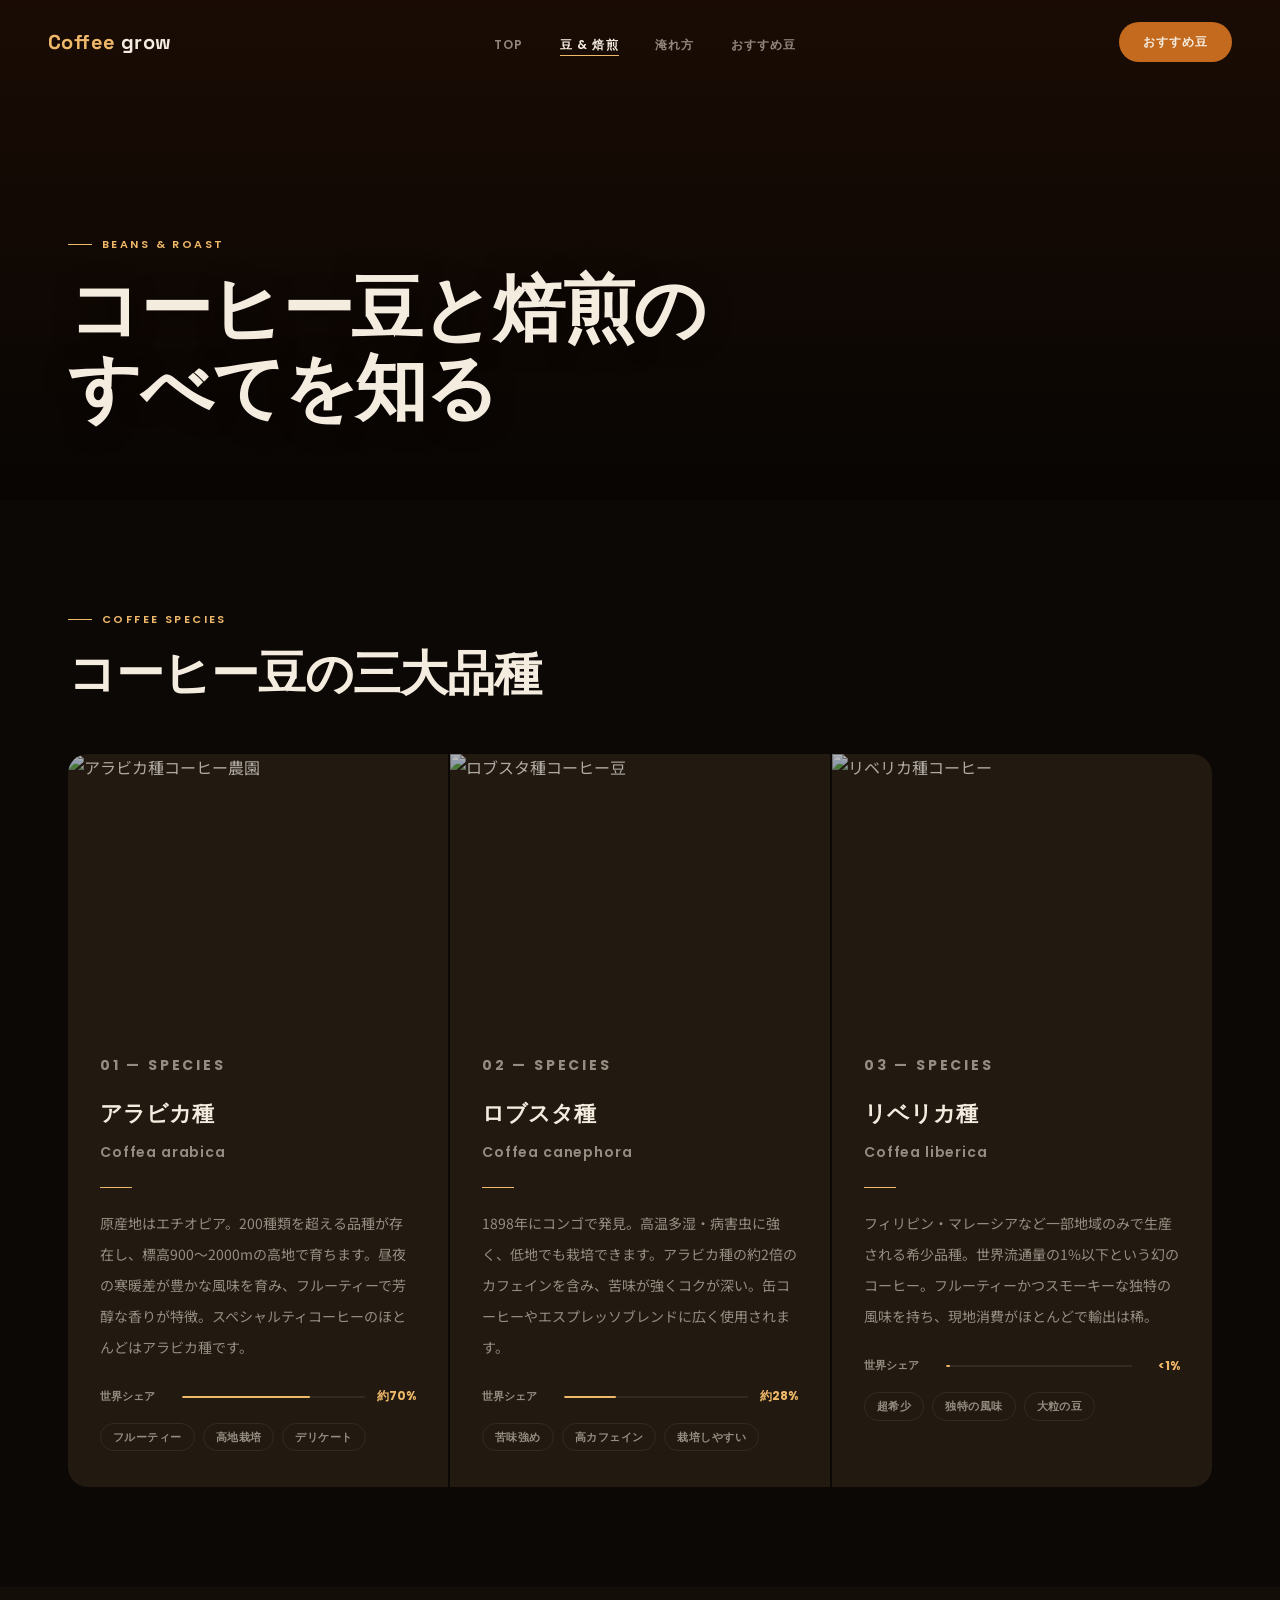
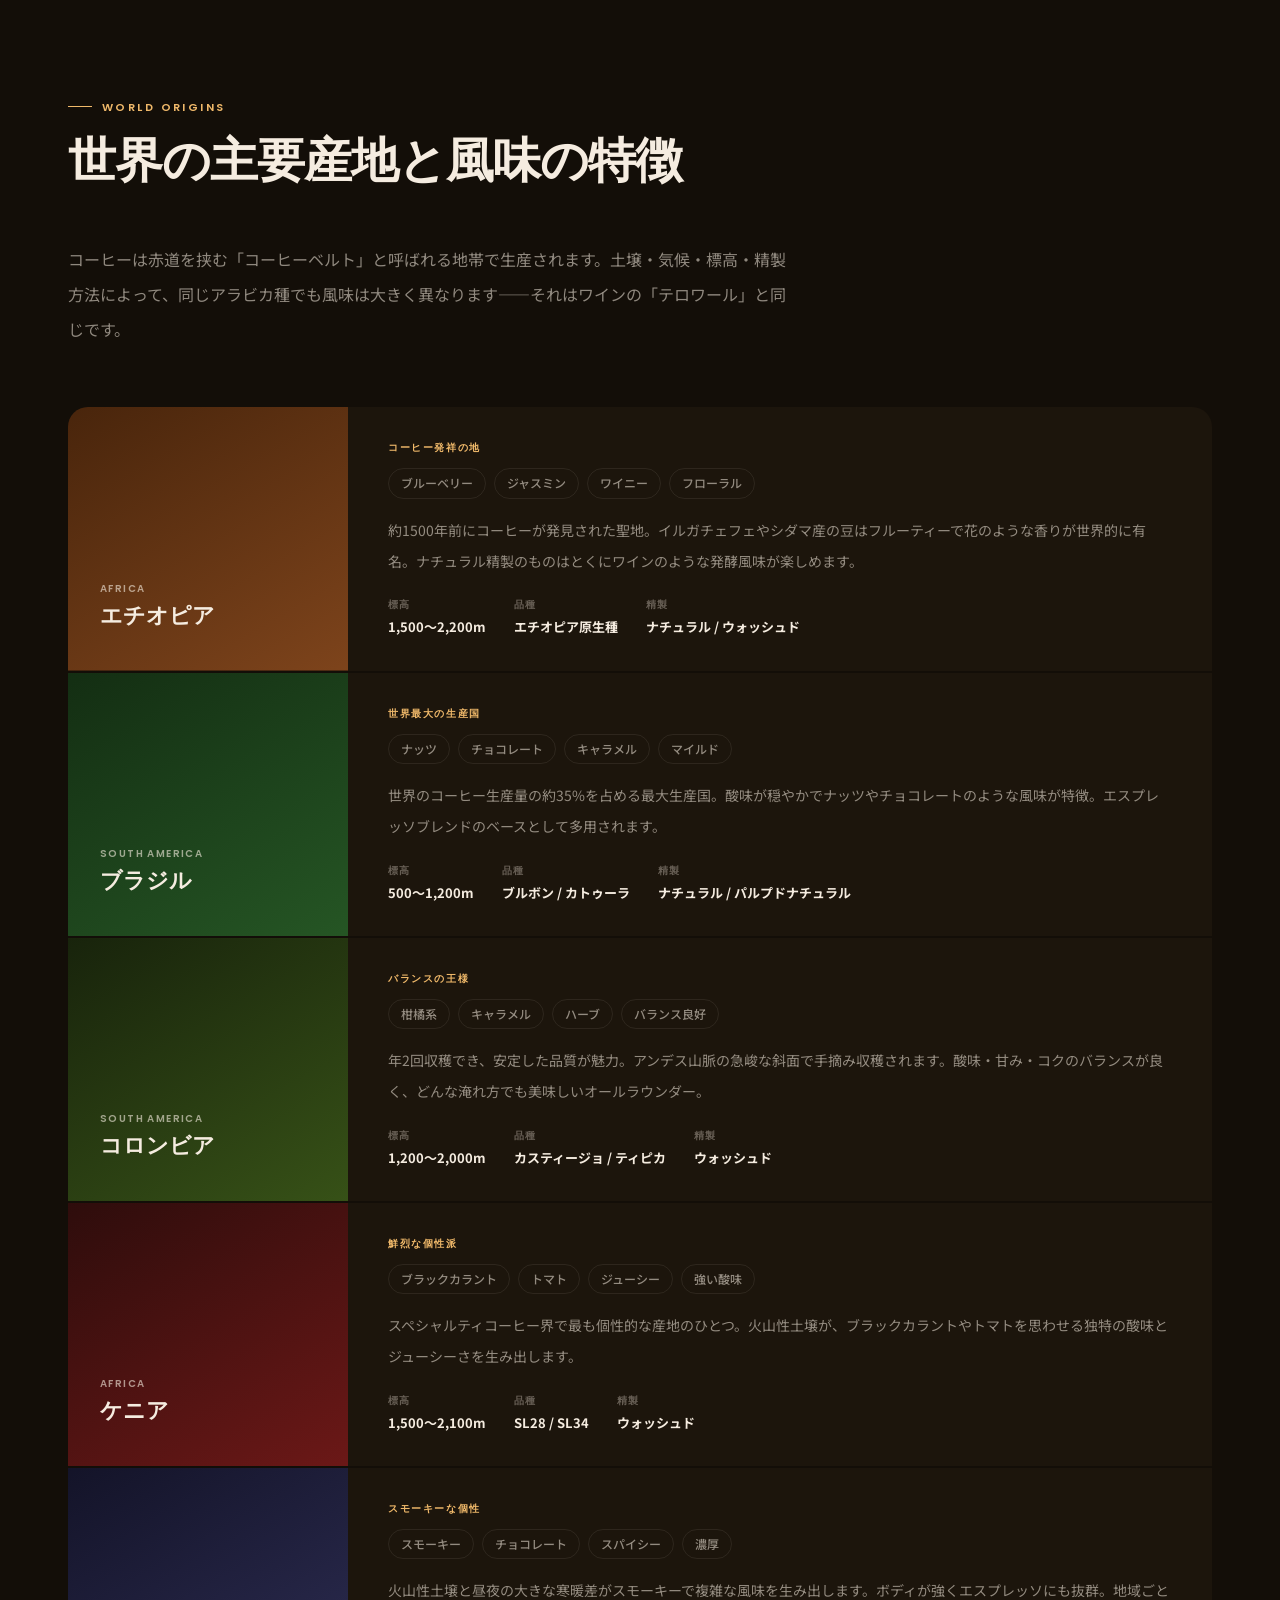
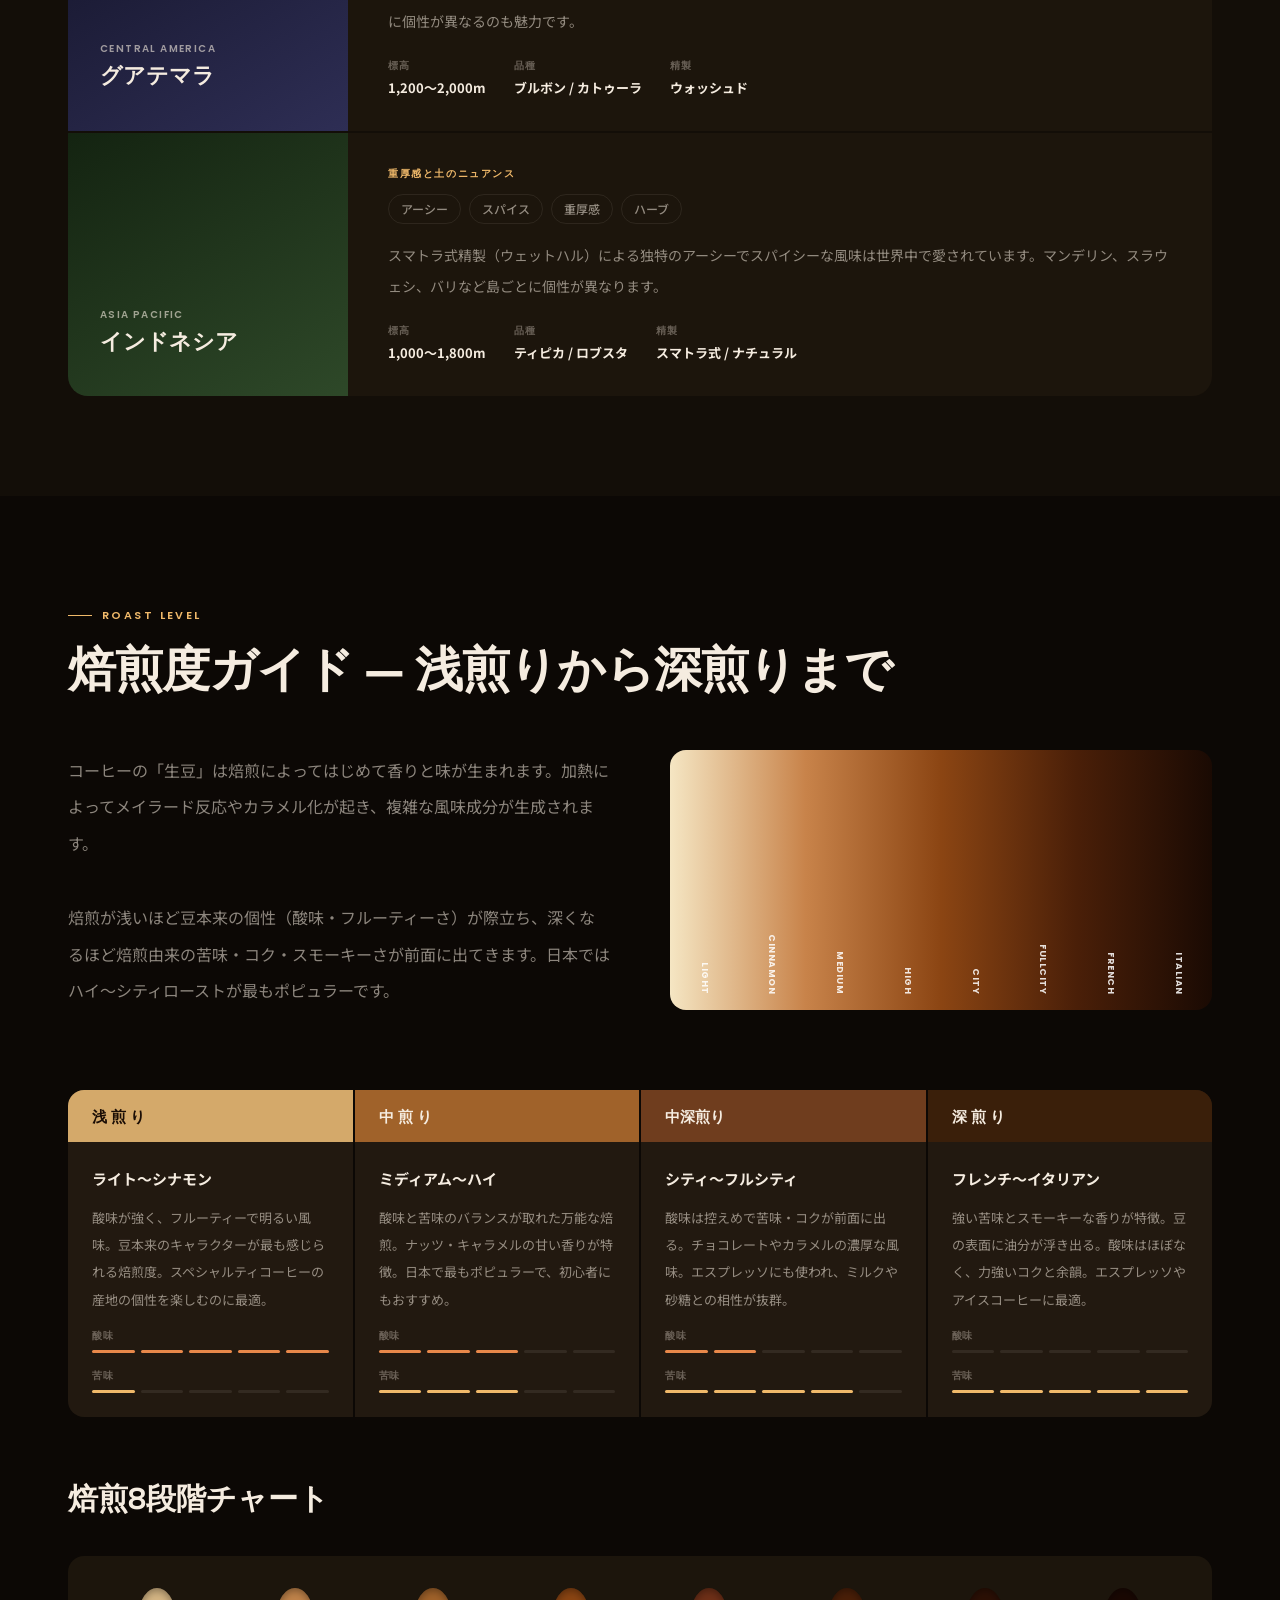
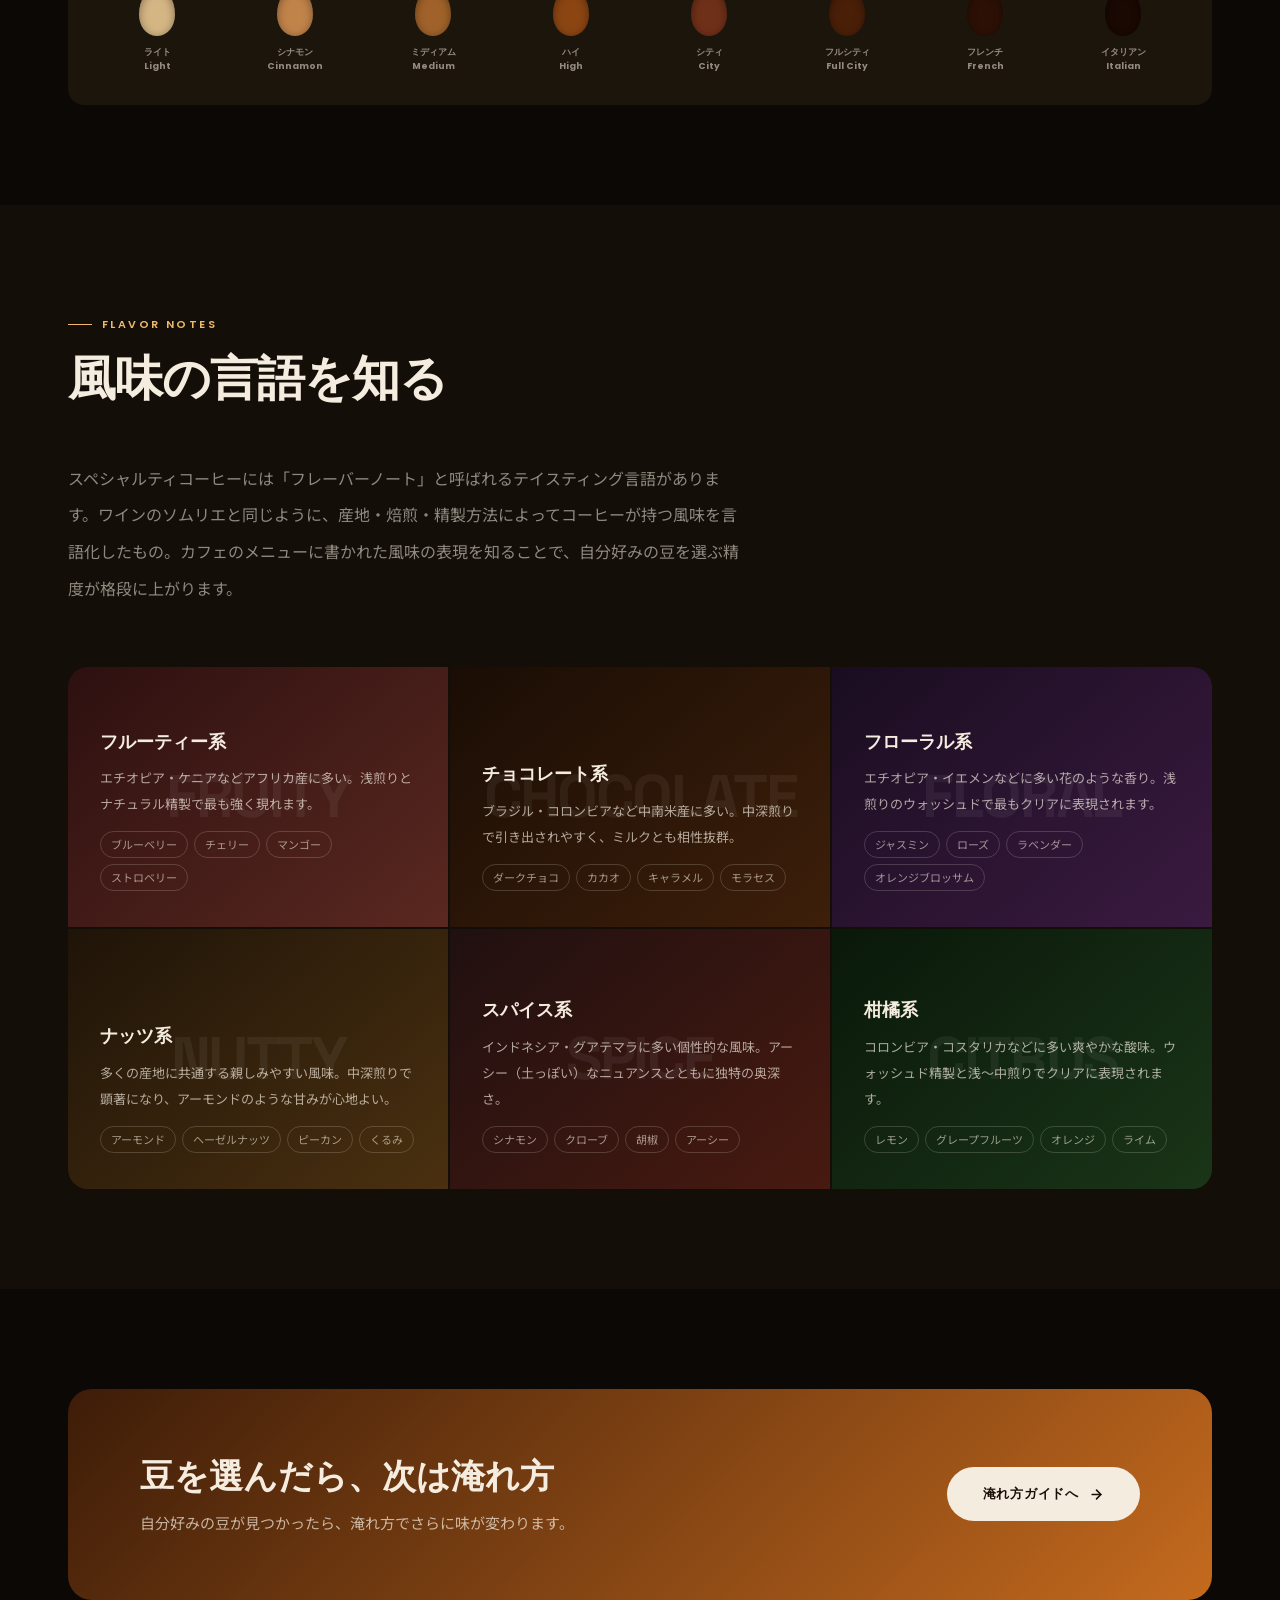
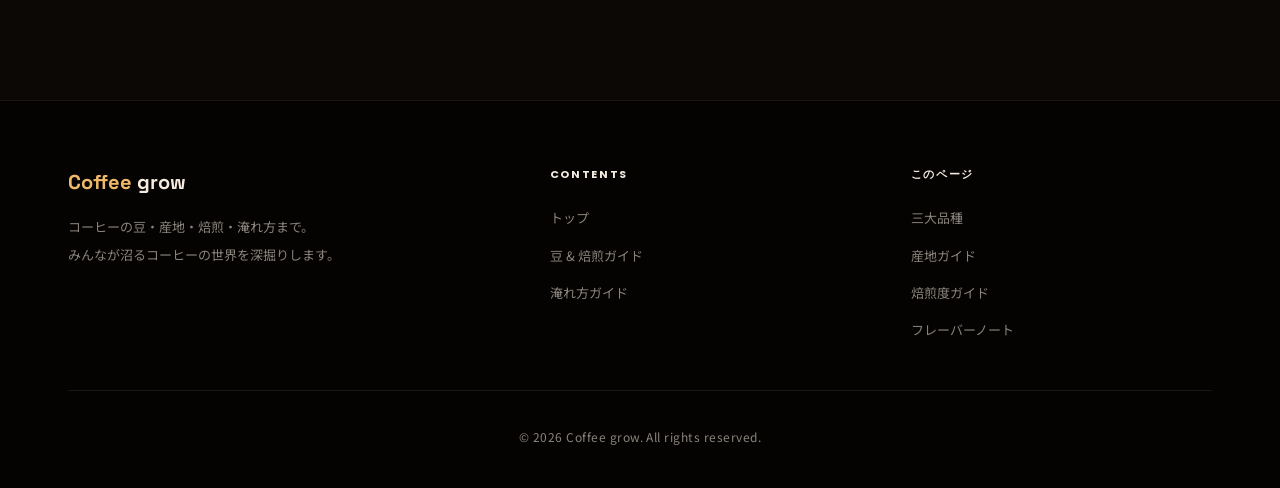
==== commit f72c71b2: "初期コミット + デバッグ + 高級感デザイン改良 バグ修正: - style2.css の background-color:aqua を削除 - アフィリエイト画像を http → https に" ====
--- a/beans.html
+++ b/beans.html
@@ -1,4 +1,4 @@
-<!DOCTYPE html>
+﻿<!DOCTYPE html>
 <html lang="ja">
 <head>
     <meta charset="UTF-8">
@@ -9,13 +9,13 @@
     <meta name="author" content="Coffee grow">
     <meta name="robots" content="index, follow">
     <meta name="theme-color" content="#0c0805">
-    <link rel="canonical" href="https://coffee-grow.jp/beans.html">
+    <link rel="canonical" href="https://happylife-prog.github.io/Coffeegrow/beans.html">
     <!-- Open Graph -->
     <meta property="og:type" content="article">
     <meta property="og:site_name" content="Coffee grow">
     <meta property="og:title" content="コーヒー豆・品種・焙煎度ガイド | Coffee grow">
     <meta property="og:description" content="アラビカ・ロブスタ・リベリカの三大品種、世界6産地の風味、焙煎8段階を詳しく解説。">
-    <meta property="og:url" content="https://coffee-grow.jp/beans.html">
+    <meta property="og:url" content="https://happylife-prog.github.io/Coffeegrow/beans.html">
     <meta property="og:image" content="https://images.unsplash.com/photo-1447933601403-0c6688de566e?auto=format&fit=crop&w=1200&q=80">
     <meta property="og:locale" content="ja_JP">
     <!-- Twitter Card -->
@@ -28,27 +28,27 @@
     {
       "@context": "https://schema.org",
       "@type": "Article",
-      "@id": "https://coffee-grow.jp/beans.html",
+      "@id": "https://happylife-prog.github.io/Coffeegrow/beans.html",
       "headline": "コーヒー豆・品種・産地・焙煎度の完全ガイド",
       "description": "アラビカ・ロブスタ・リベリカの三大品種の違い、世界6産地の風味の特徴、浅煎りからイタリアンローストまで焙煎8段階を詳しく解説。",
       "image": "https://images.unsplash.com/photo-1447933601403-0c6688de566e?auto=format&fit=crop&w=1200&q=80",
-      "url": "https://coffee-grow.jp/beans.html",
+      "url": "https://happylife-prog.github.io/Coffeegrow/beans.html",
       "inLanguage": "ja",
       "datePublished": "2026-01-01",
       "dateModified": "2026-05-07",
       "author": {
         "@type": "Organization",
         "name": "Coffee grow",
-        "url": "https://coffee-grow.jp"
+        "url": "https://happylife-prog.github.io/Coffeegrow"
       },
       "publisher": {
         "@type": "Organization",
         "name": "Coffee grow",
-        "url": "https://coffee-grow.jp"
+        "url": "https://happylife-prog.github.io/Coffeegrow"
       },
       "mainEntityOfPage": {
         "@type": "WebPage",
-        "@id": "https://coffee-grow.jp/beans.html"
+        "@id": "https://happylife-prog.github.io/Coffeegrow/beans.html"
       },
       "about": [
         { "@type": "Thing", "name": "コーヒー豆" },
@@ -82,17 +82,18 @@
     .d4{transition-delay:.32s}.d5{transition-delay:.40s}.d6{transition-delay:.48s}
 
     /* ══ HEADER ══ */
-    .site-header{position:sticky;top:0;z-index:200;background:rgba(12,8,5,.95);backdrop-filter:blur(20px);-webkit-backdrop-filter:blur(20px);border-bottom:1px solid var(--border);transition:box-shadow .3s;}
-    .site-header.scrolled{box-shadow:0 4px 32px rgba(0,0,0,.5);}
-    .header-wrap{max-width:1240px;margin:0 auto;padding:20px 48px;display:flex;align-items:center;justify-content:space-between;}
-    .site-logo{font-family:'Space Grotesk',sans-serif;font-size:20px;font-weight:700;letter-spacing:.02em;}
-    .site-logo em{color:var(--gold2);font-style:normal;}
+    .site-header{position:fixed;top:0;left:0;right:0;z-index:200;padding:22px 48px;display:flex;align-items:center;justify-content:space-between;transition:background .4s,box-shadow .4s,backdrop-filter .4s;}
+    .site-header.scrolled{background:rgba(12,8,5,.88);backdrop-filter:blur(20px);box-shadow:0 1px 0 var(--border);}
+    .logo{font-family:'Space Grotesk',sans-serif;font-size:20px;font-weight:700;letter-spacing:.02em;}
+    .logo em{font-style:normal;color:var(--gold2);}
     .pc-nav{list-style:none;display:flex;gap:36px;align-items:center;}
     .pc-nav a{font-family:'Poppins',sans-serif;font-size:12px;font-weight:600;letter-spacing:.1em;text-transform:uppercase;color:var(--muted);transition:color .25s;position:relative;}
     .pc-nav a::after{content:'';position:absolute;bottom:-3px;left:0;width:0;height:1px;background:var(--gold2);transition:width .3s;}
     .pc-nav a:hover{color:var(--cream);}
     .pc-nav a:hover::after,.pc-nav a.active::after{width:100%;}
     .pc-nav a.active{color:var(--cream);}
+    .header-cta{font-family:'Poppins',sans-serif;font-size:12px;font-weight:600;letter-spacing:.08em;padding:10px 24px;border-radius:50px;background:var(--accent);color:var(--cream);transition:background .25s,transform .25s;}
+    .header-cta:hover{background:var(--gold);transform:translateY(-1px);}
     .hamburger{display:none;flex-direction:column;gap:5px;width:36px;height:36px;align-items:center;justify-content:center;cursor:pointer;border:none;background:none;}
     .hamburger span{width:24px;height:1.5px;background:var(--cream);border-radius:2px;transition:var(--t) var(--ease);transform-origin:center;}
     .hamburger.open span:nth-child(1){transform:translateY(6.5px) rotate(45deg);}
@@ -100,7 +101,7 @@
     .hamburger.open span:nth-child(3){transform:translateY(-6.5px) rotate(-45deg);}
     .sp-nav{display:none;flex-direction:column;gap:0;position:fixed;inset:0;z-index:190;background:rgba(8,5,3,.97);padding:100px 48px 48px;}
     .sp-nav.open{display:flex;}
-    .sp-nav a{font-family:'Space Grotesk',sans-serif;font-size:clamp(24px,5vw,42px);font-weight:700;color:var(--cream);padding:16px 0;border-bottom:1px solid var(--border);transition:color .25s;}
+    .sp-nav a{font-family:'Space Grotesk',sans-serif;font-size:clamp(28px,6vw,48px);font-weight:700;color:var(--cream);padding:16px 0;border-bottom:1px solid var(--border);transition:color .25s;letter-spacing:-.01em;}
     .sp-nav a:hover{color:var(--gold2);}
 
     /* ══ PAGE HERO ══ */
@@ -240,8 +241,9 @@
     /* ══ RESPONSIVE ══ */
     @media(max-width:960px){
         .pc-nav{display:none;}
+        .header-cta{display:none;}
         .hamburger{display:flex;}
-        .header-wrap{padding:16px 24px;}
+        .site-header{padding:20px 32px;}
         .wrap{padding:0 24px;}
         .sp-nav{padding:80px 24px 48px;}
         .footer-top{grid-template-columns:1fr;gap:36px;}
@@ -273,23 +275,24 @@
 
 <!-- ヘッダー -->
 <header class="site-header" id="siteHeader">
-    <div class="header-wrap">
-        <a href="index.html" class="site-logo"><em>Coffee</em> grow</a>
-        <ul class="pc-nav">
-            <li><a href="index.html">Top</a></li>
-            <li><a href="beans.html" class="active">豆 &amp; 焙煎</a></li>
-            <li><a href="brew.html">淹れ方</a></li>
-        </ul>
-        <button class="hamburger" id="hamburger" aria-label="メニュー">
-            <span></span><span></span><span></span>
-        </button>
-    </div>
-    <nav class="sp-nav" id="spNav">
-        <a href="index.html">Top</a>
-        <a href="beans.html">豆 &amp; 焙煎</a>
-        <a href="brew.html">淹れ方</a>
-    </nav>
+    <a href="index.html" class="logo"><em>Coffee</em> grow</a>
+    <ul class="pc-nav">
+        <li><a href="index.html">Top</a></li>
+        <li><a href="beans.html" class="active">豆 &amp; 焙煎</a></li>
+        <li><a href="brew.html">淹れ方</a></li>
+        <li><a href="recommend-beans.html">おすすめ豆</a></li>
+    </ul>
+    <a href="recommend-beans.html" class="header-cta">おすすめ豆</a>
+    <button class="hamburger" id="hamburger" aria-label="メニュー">
+        <span></span><span></span><span></span>
+    </button>
 </header>
+<nav class="sp-nav" id="spNav">
+    <a href="index.html" onclick="closeNav()">Top</a>
+    <a href="beans.html" onclick="closeNav()">豆 &amp; 焙煎</a>
+    <a href="brew.html" onclick="closeNav()">淹れ方</a>
+    <a href="recommend-beans.html" onclick="closeNav()">おすすめ豆</a>
+</nav>
 
 <!-- ページヒーロー -->
 <div class="page-hero" style="background-image:url('https://images.unsplash.com/photo-1447933601403-0c6688de566e?auto=format&fit=crop&w=1600&q=80'),url(img/coffee2.jpg);background-color:#1c0d05;">
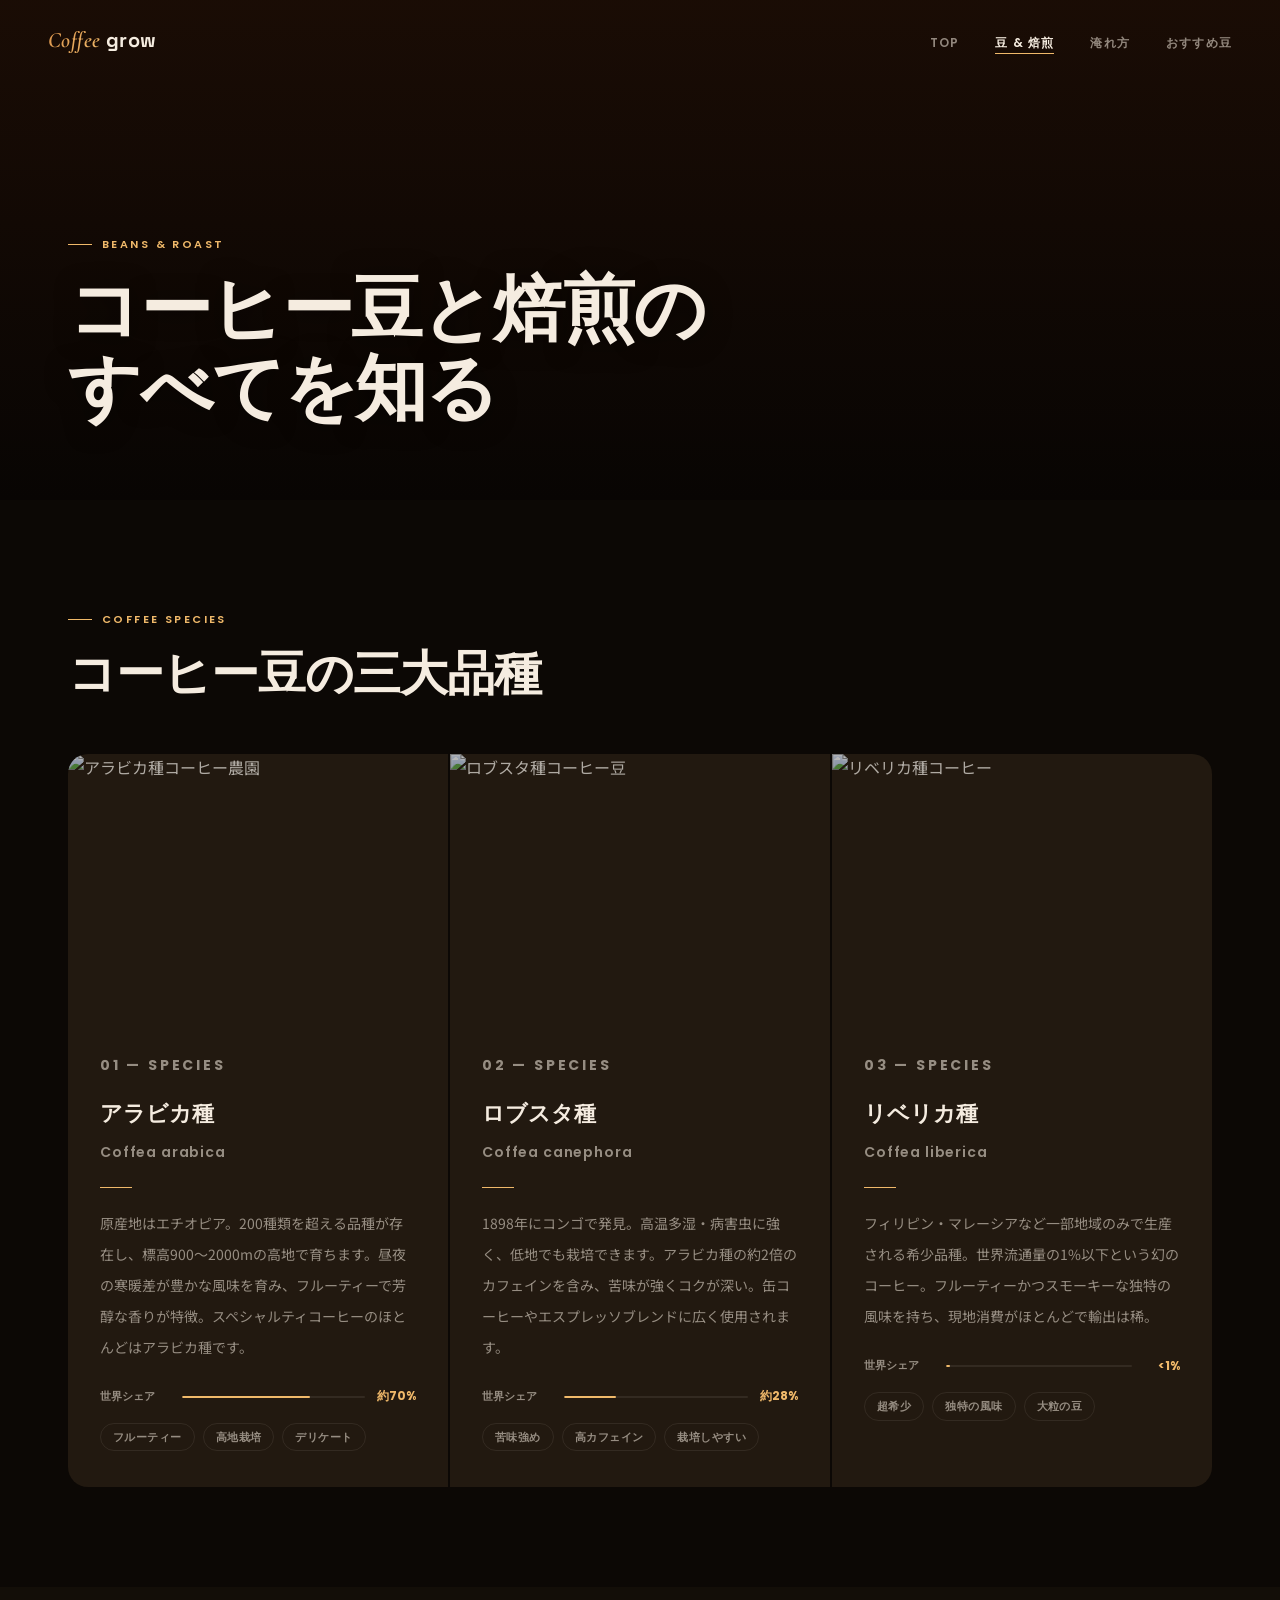
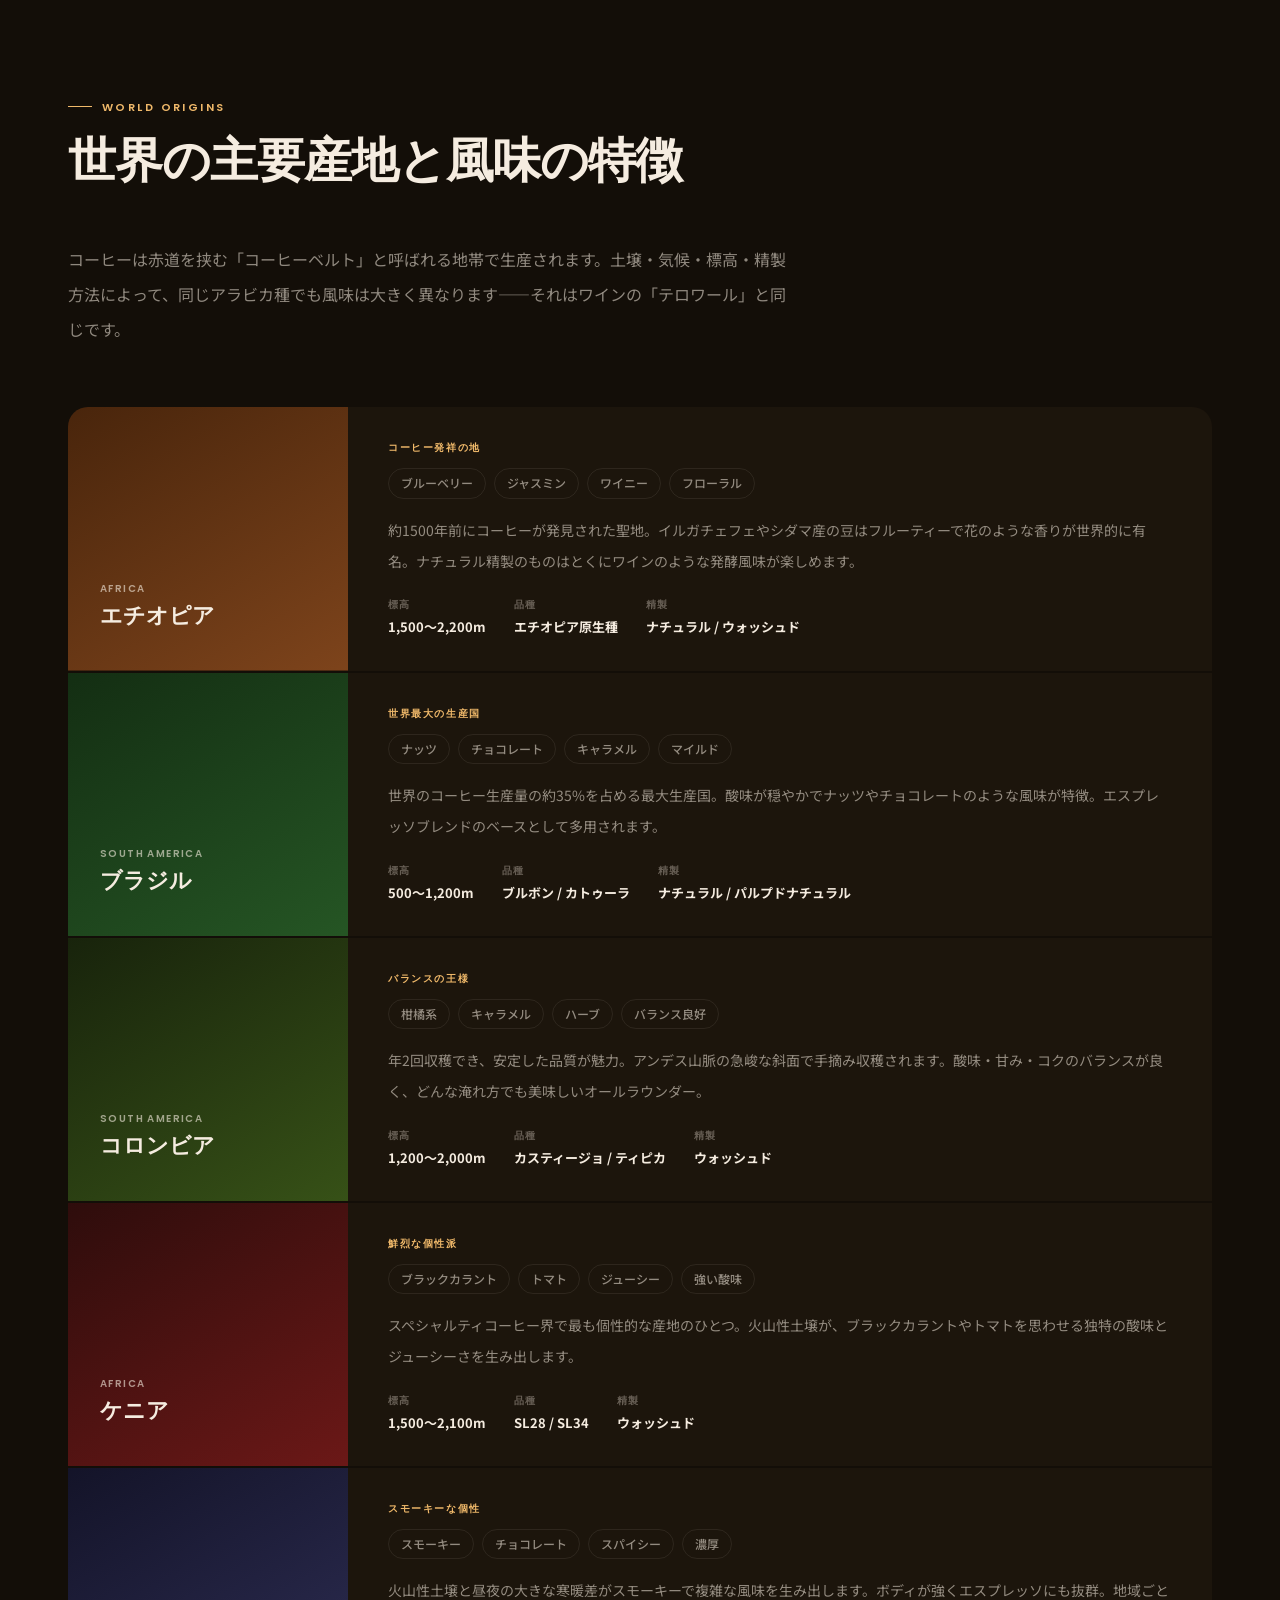
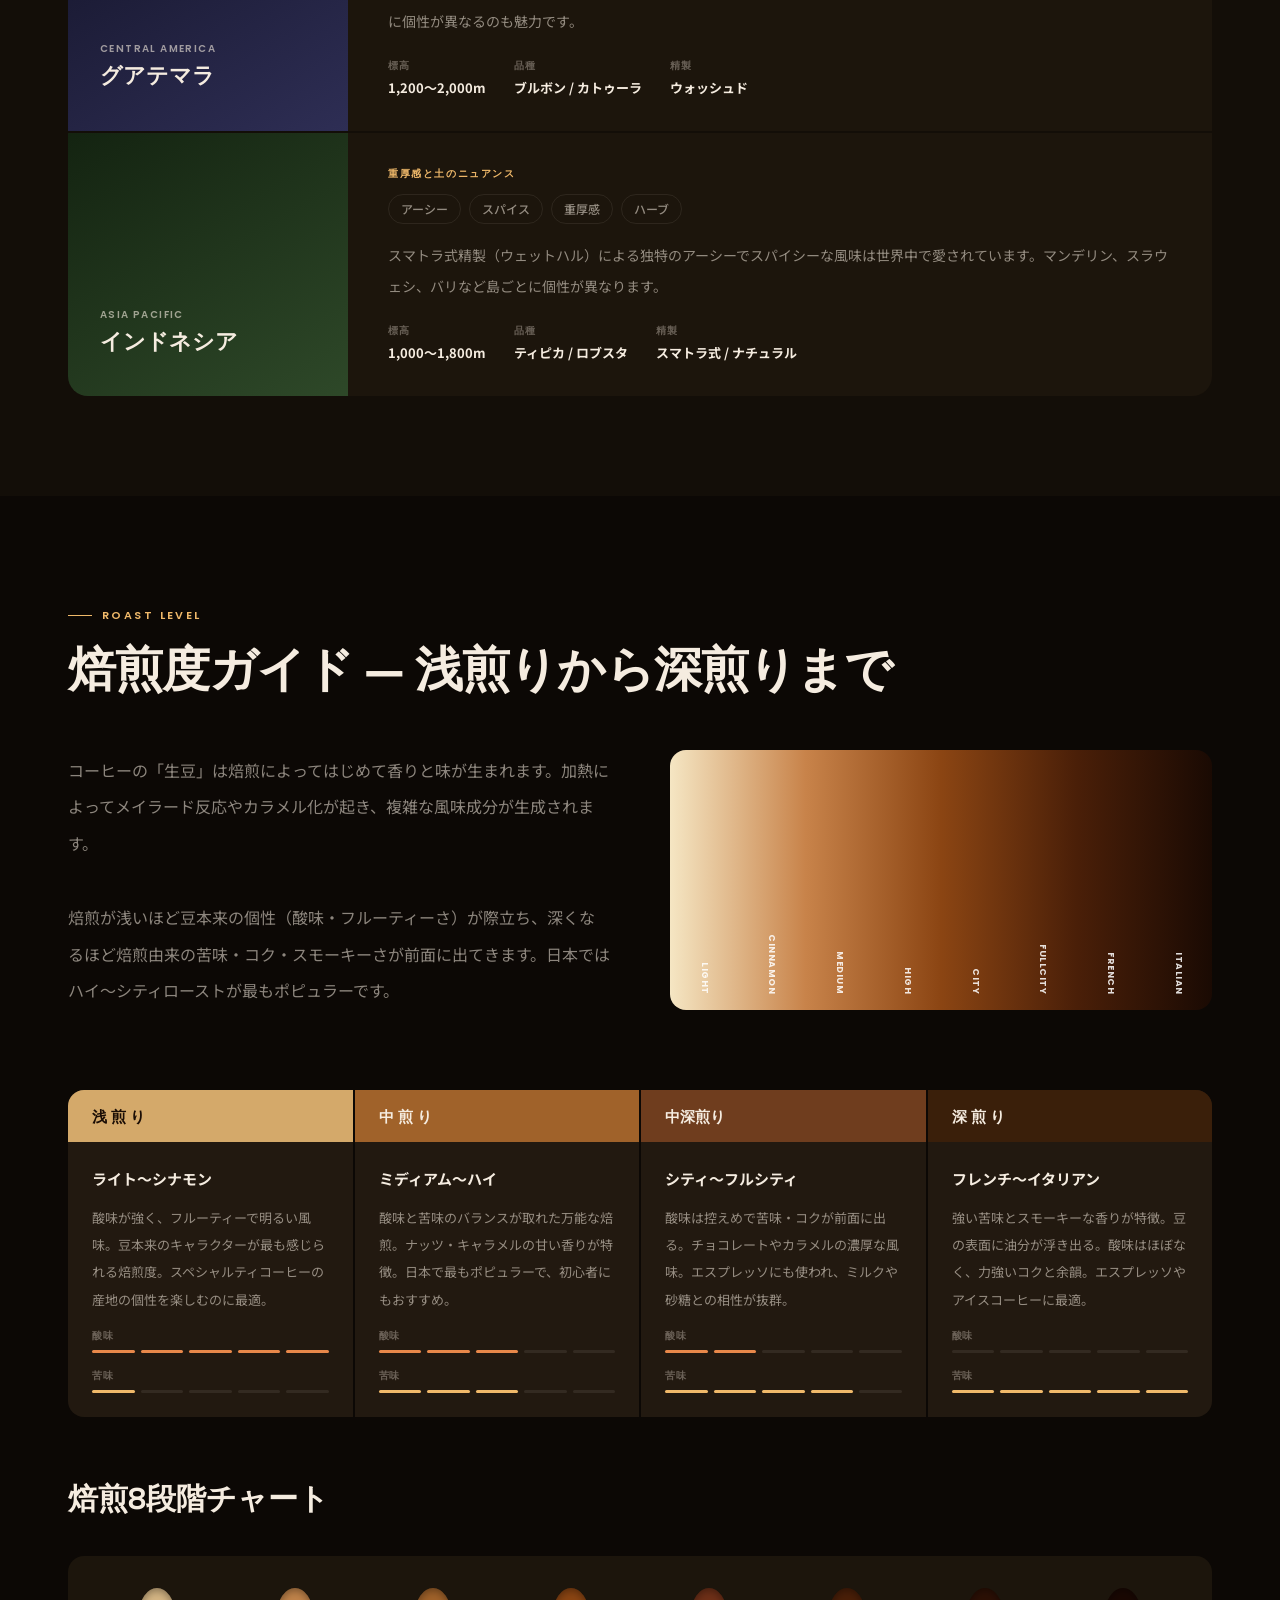
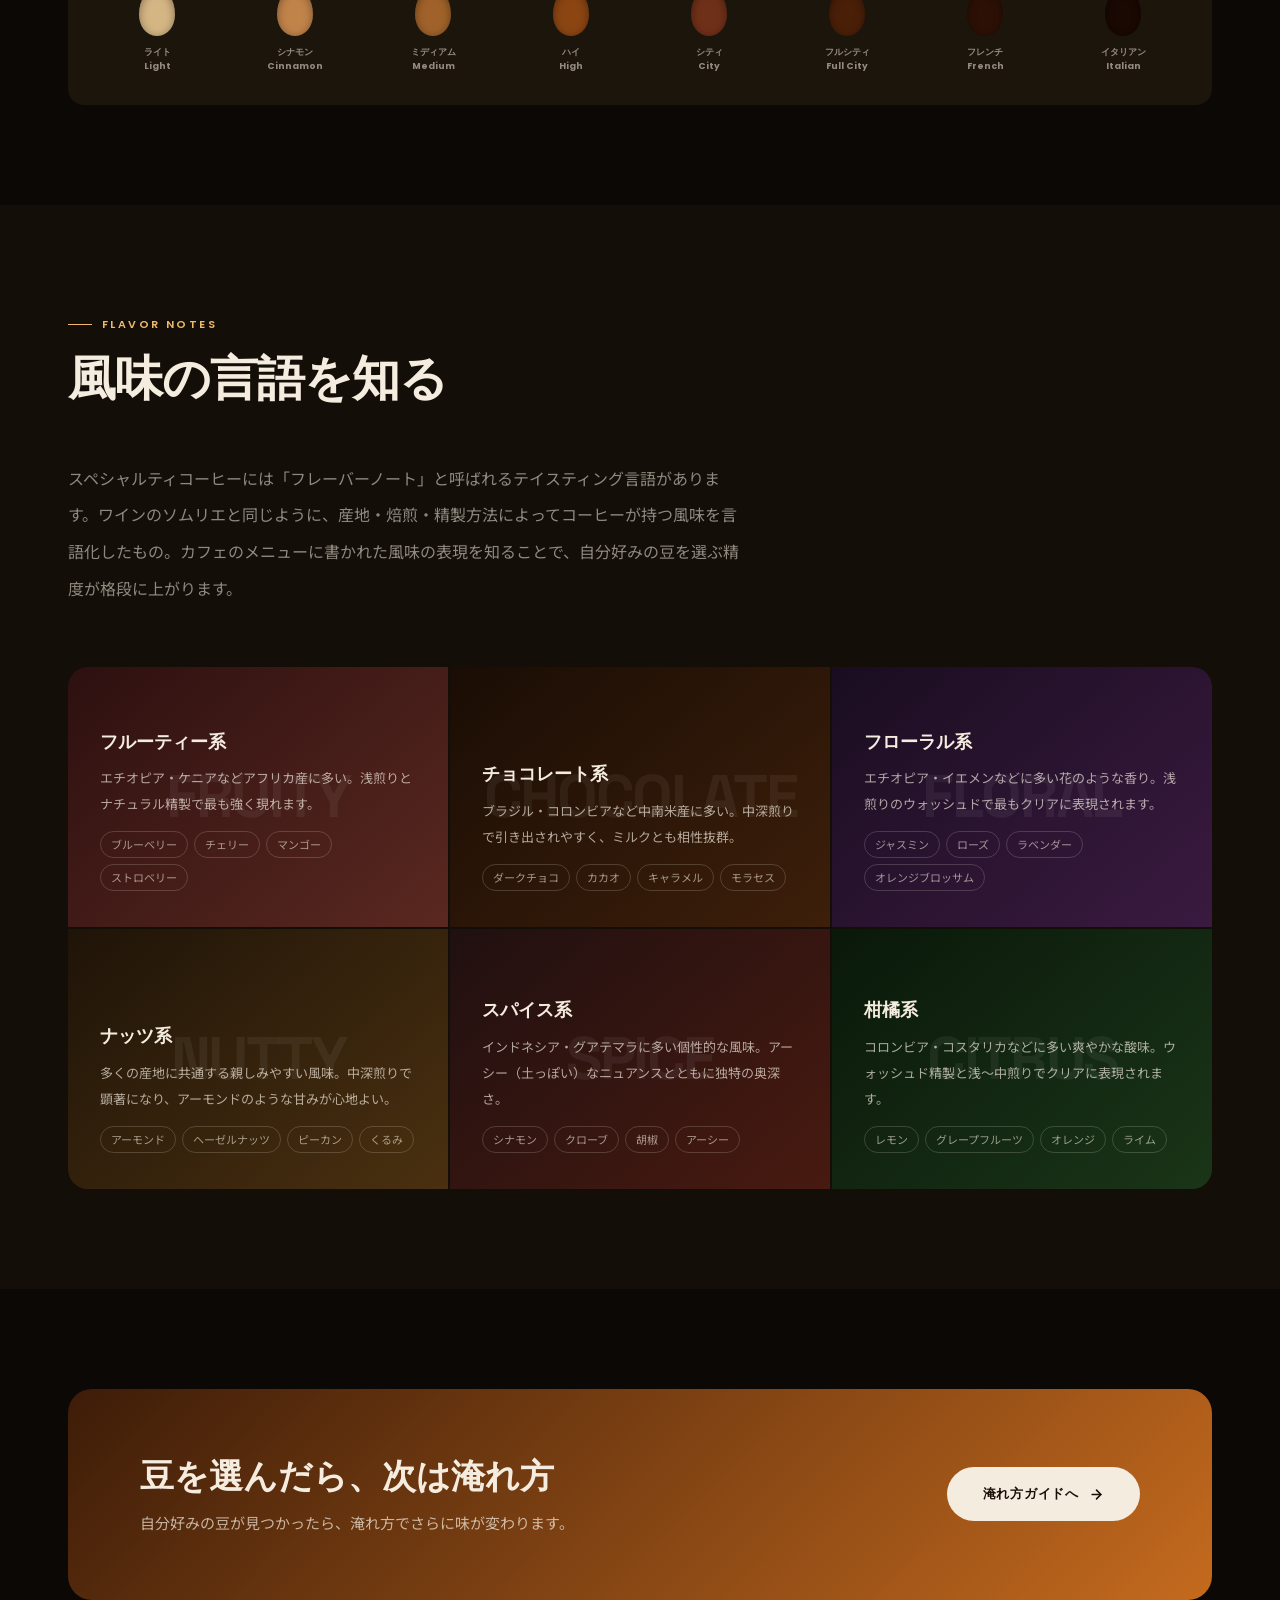
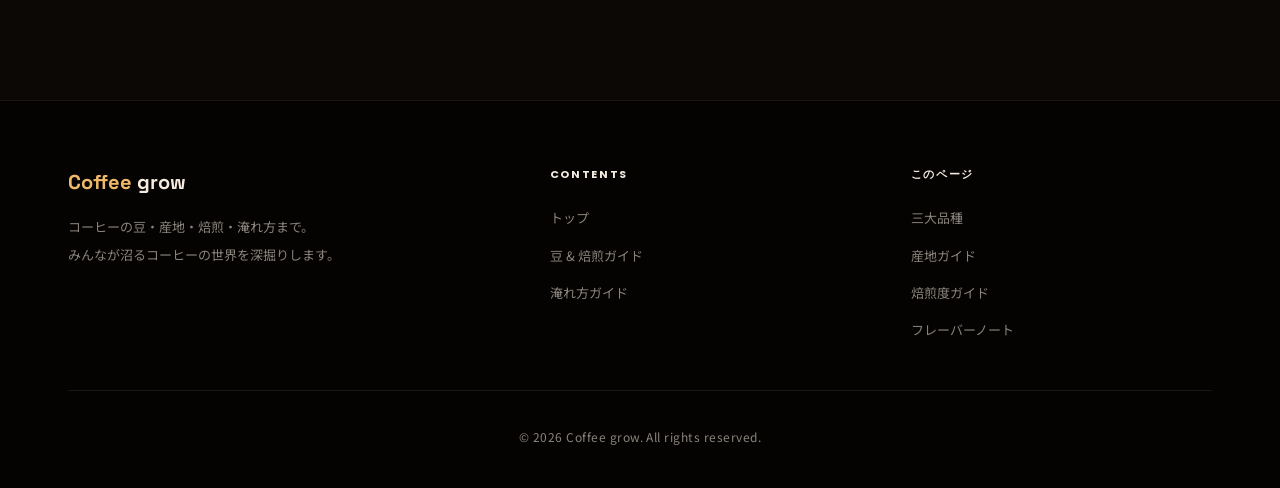
==== commit 035276cd: "feat: A8アフィリエイトリンクのデザイン刷新・ロゴ統一・レイアウト修正 - recommend-beans.html: カード01-05をA8商品ウィジェット(3カラムグリッド)に置き換え - " ====
--- a/beans.html
+++ b/beans.html
@@ -59,7 +59,7 @@
     </script>
     <link rel="preconnect" href="https://fonts.googleapis.com">
     <link rel="preconnect" href="https://fonts.gstatic.com" crossorigin>
-    <link href="https://fonts.googleapis.com/css2?family=Space+Grotesk:wght@300;400;500;700&family=Noto+Sans+JP:wght@300;400;500;700&family=Poppins:wght@300;400;600;700&display=swap" rel="stylesheet">
+    <link href="https://fonts.googleapis.com/css2?family=Space+Grotesk:wght@300;400;500;700&family=Noto+Sans+JP:wght@300;400;500;700&family=Poppins:wght@300;400;600;700&family=Cormorant+Garamond:ital,wght@0,300;0,400;0,600;1,300;1,400;1,600&display=swap" rel="stylesheet">
     <style>
     /* ══ RESET & TOKENS ══ */
     *,*::before,*::after{box-sizing:border-box;margin:0;padding:0;}
@@ -85,7 +85,7 @@
     .site-header{position:fixed;top:0;left:0;right:0;z-index:200;padding:22px 48px;display:flex;align-items:center;justify-content:space-between;transition:background .4s,box-shadow .4s,backdrop-filter .4s;}
     .site-header.scrolled{background:rgba(12,8,5,.88);backdrop-filter:blur(20px);box-shadow:0 1px 0 var(--border);}
     .logo{font-family:'Space Grotesk',sans-serif;font-size:20px;font-weight:700;letter-spacing:.02em;}
-    .logo em{font-style:normal;color:var(--gold2);}
+    .logo em{font-style:italic;font-family:'Cormorant Garamond',serif;font-weight:600;font-size:22px;background:linear-gradient(135deg,var(--gold),var(--gold2));-webkit-background-clip:text;-webkit-text-fill-color:transparent;background-clip:text;}
     .pc-nav{list-style:none;display:flex;gap:36px;align-items:center;}
     .pc-nav a{font-family:'Poppins',sans-serif;font-size:12px;font-weight:600;letter-spacing:.1em;text-transform:uppercase;color:var(--muted);transition:color .25s;position:relative;}
     .pc-nav a::after{content:'';position:absolute;bottom:-3px;left:0;width:0;height:1px;background:var(--gold2);transition:width .3s;}
@@ -241,7 +241,6 @@
     /* ══ RESPONSIVE ══ */
     @media(max-width:960px){
         .pc-nav{display:none;}
-        .header-cta{display:none;}
         .hamburger{display:flex;}
         .site-header{padding:20px 32px;}
         .wrap{padding:0 24px;}
@@ -267,7 +266,8 @@
         .page-hero{height:280px;}
         .sec{padding:56px 0;}
         .roast-scale{grid-template-columns:1fr;}
-        .roast-8{grid-template-columns:repeat(4,1fr);padding:24px 16px;gap:12px;}
+        .roast-8{grid-template-columns:repeat(2,1fr);padding:24px 16px;gap:12px;}
+        .cta-block{padding:40px 24px;}
     }
     </style>
 </head>
@@ -282,7 +282,6 @@
         <li><a href="brew.html">淹れ方</a></li>
         <li><a href="recommend-beans.html">おすすめ豆</a></li>
     </ul>
-    <a href="recommend-beans.html" class="header-cta">おすすめ豆</a>
     <button class="hamburger" id="hamburger" aria-label="メニュー">
         <span></span><span></span><span></span>
     </button>
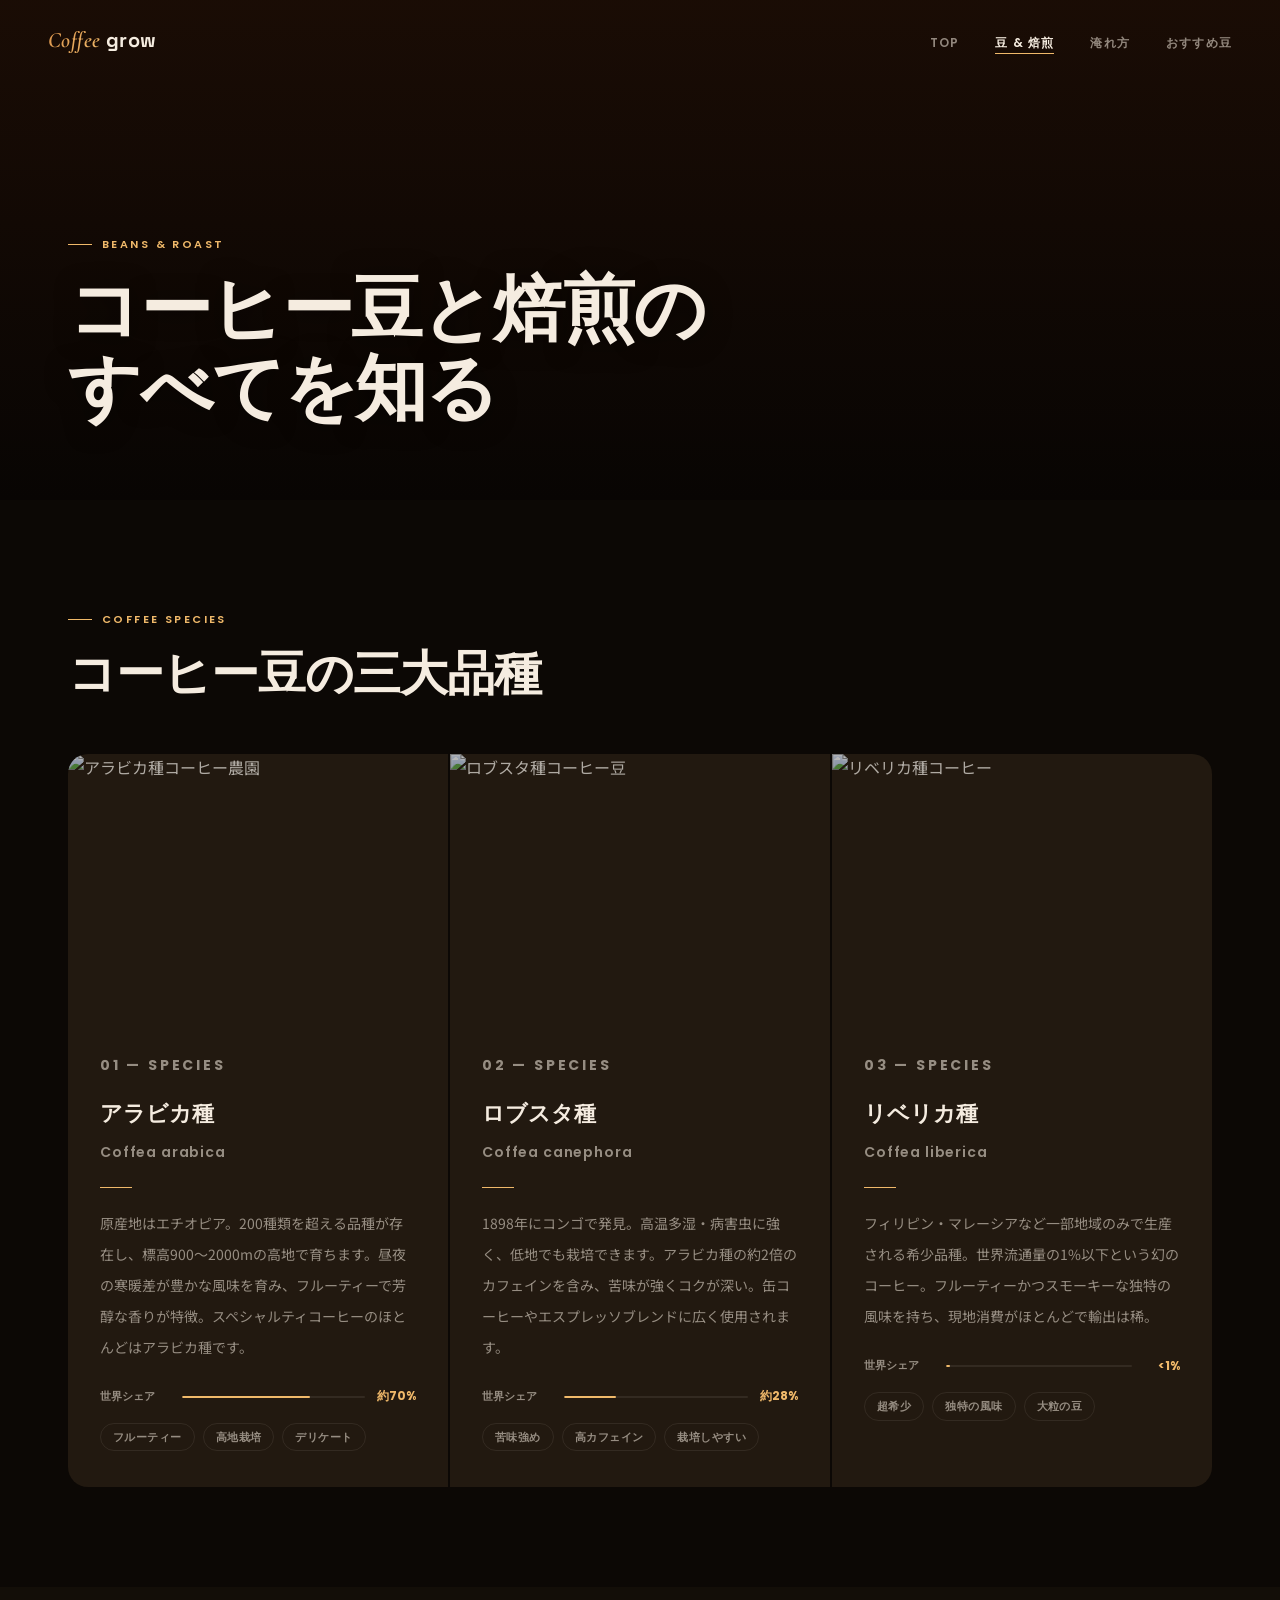
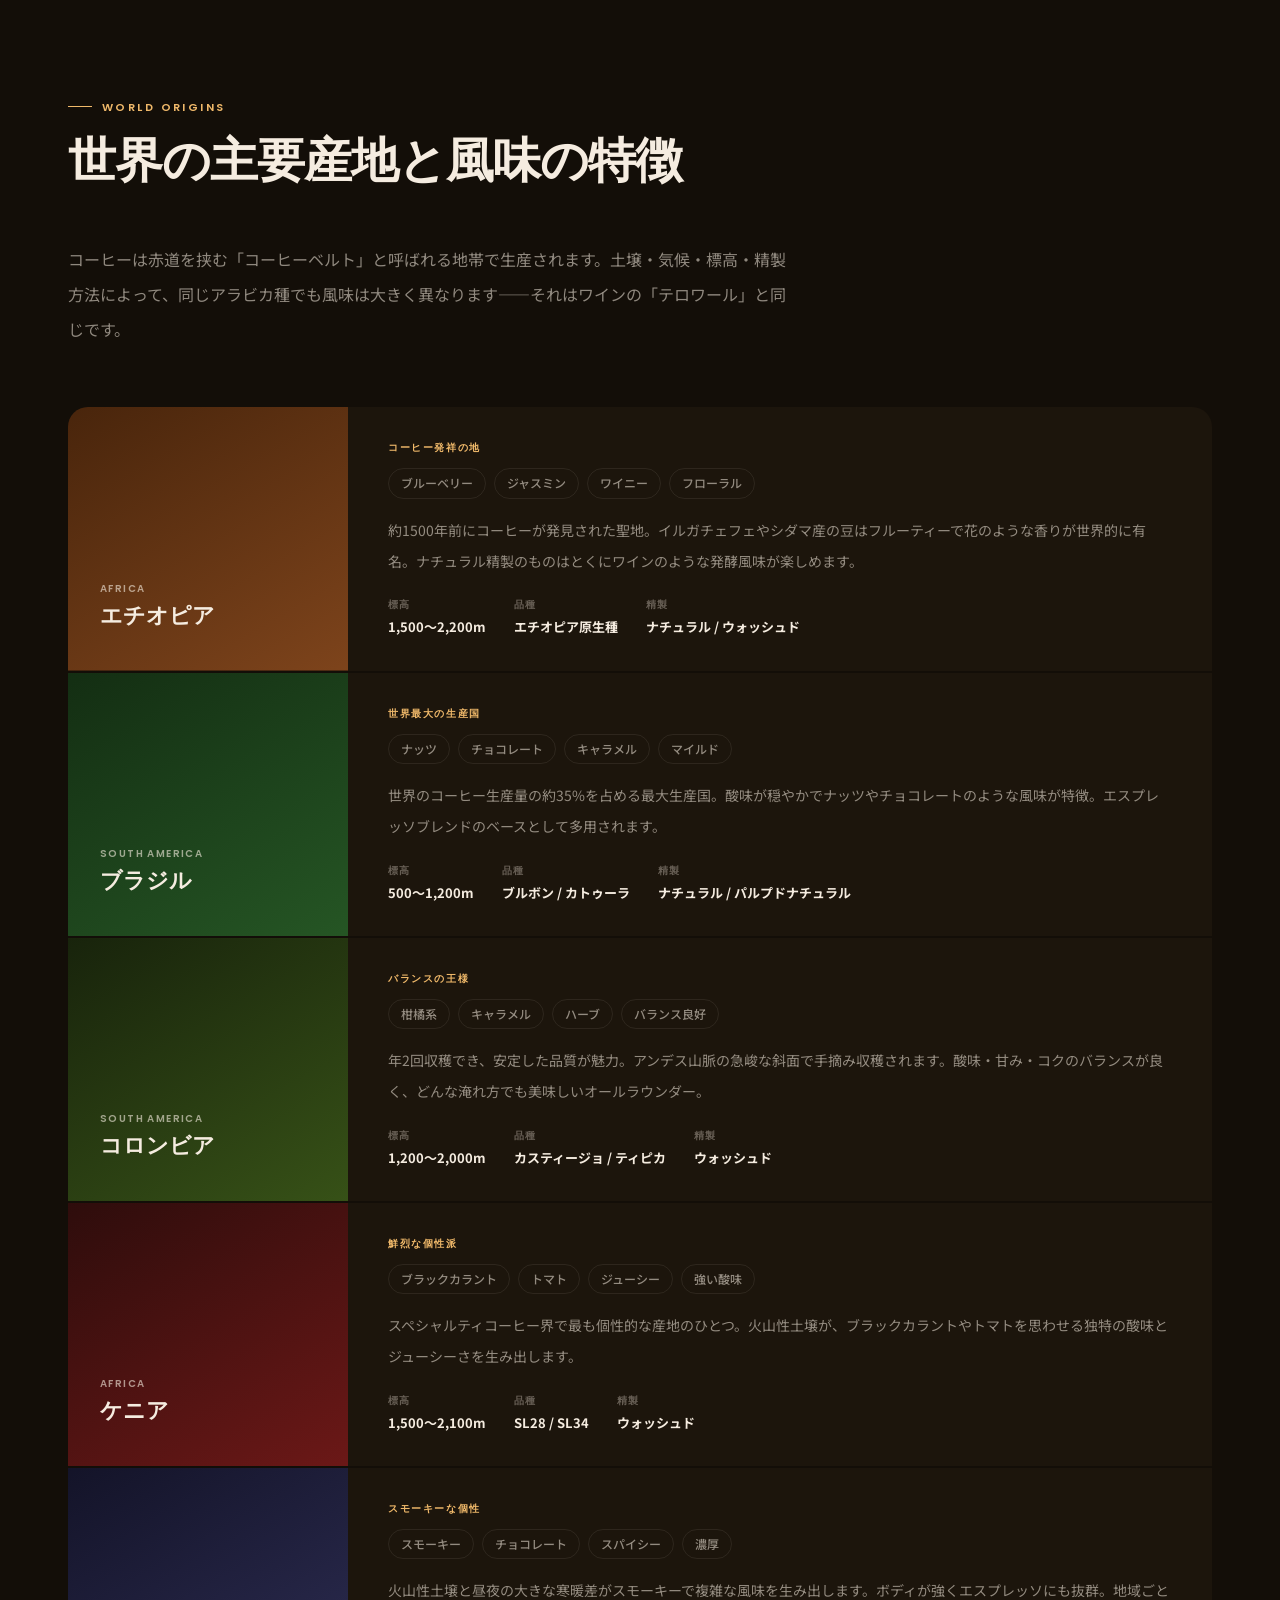
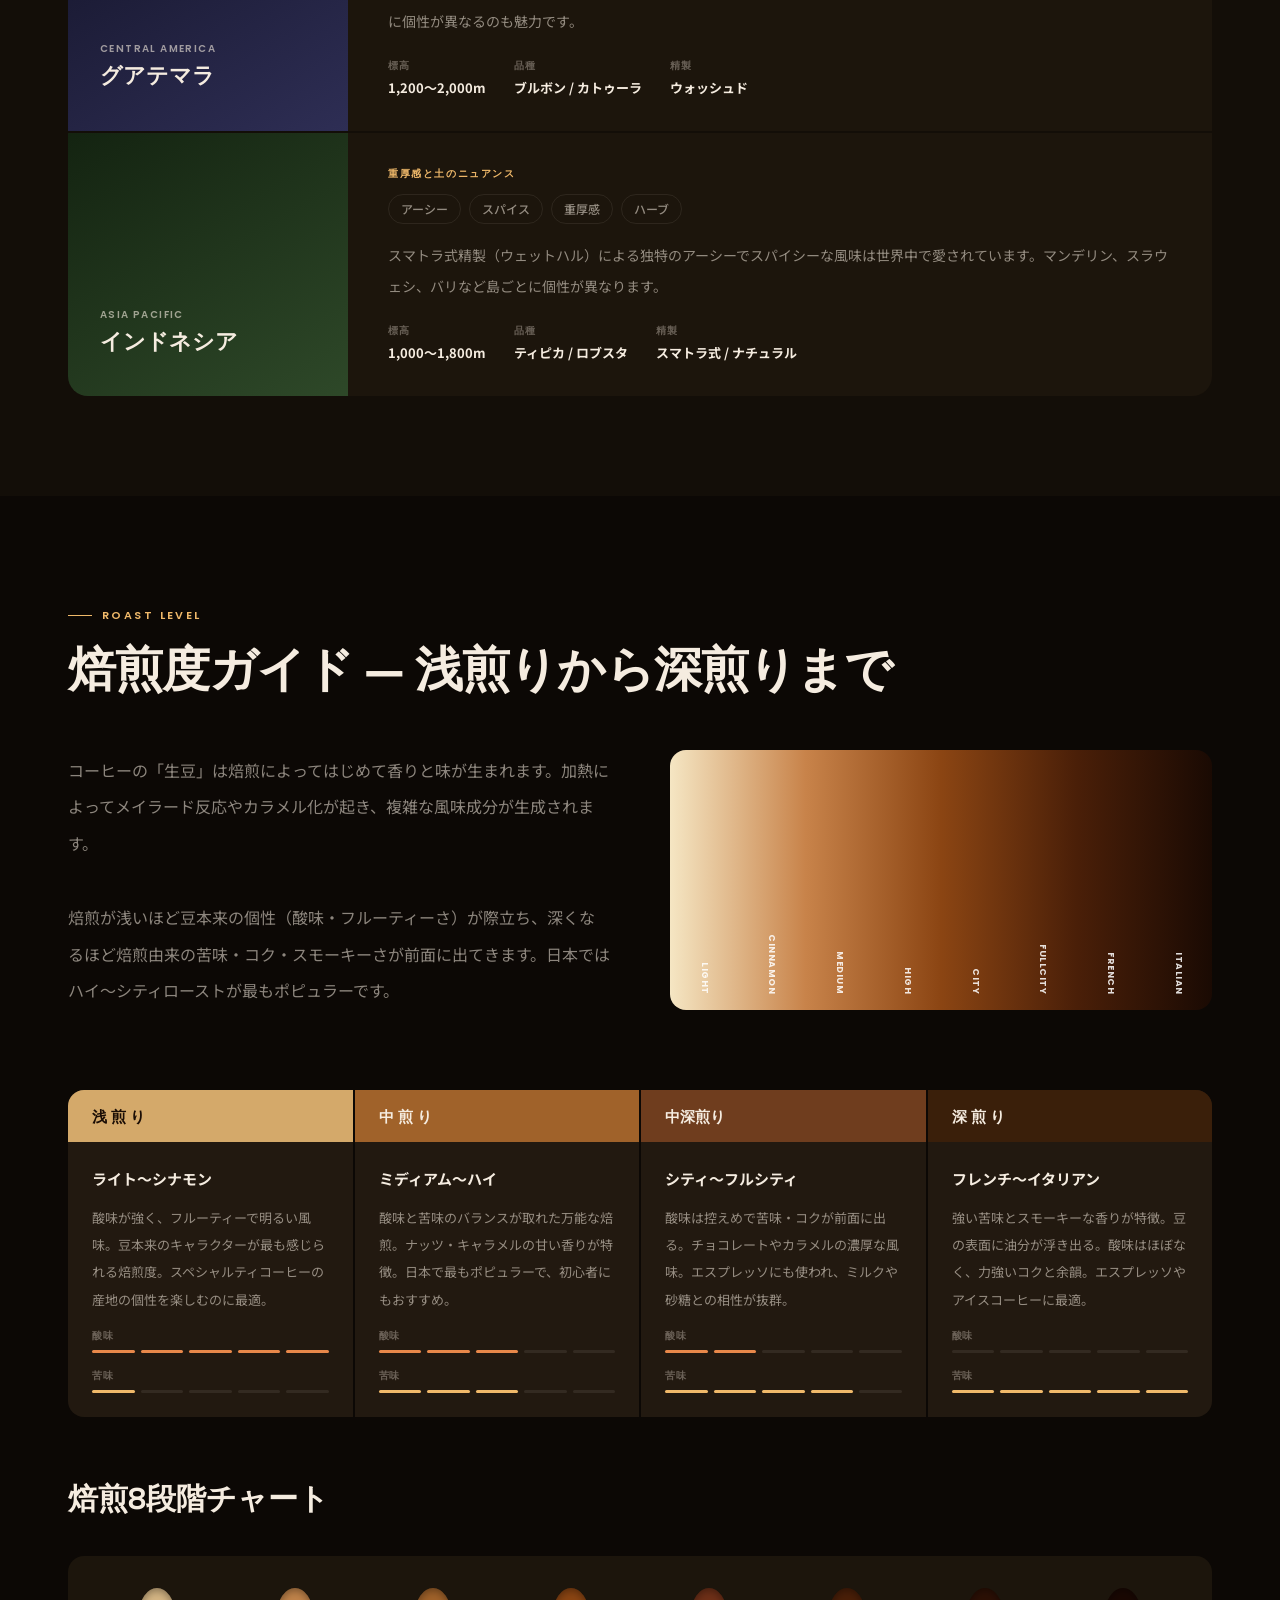
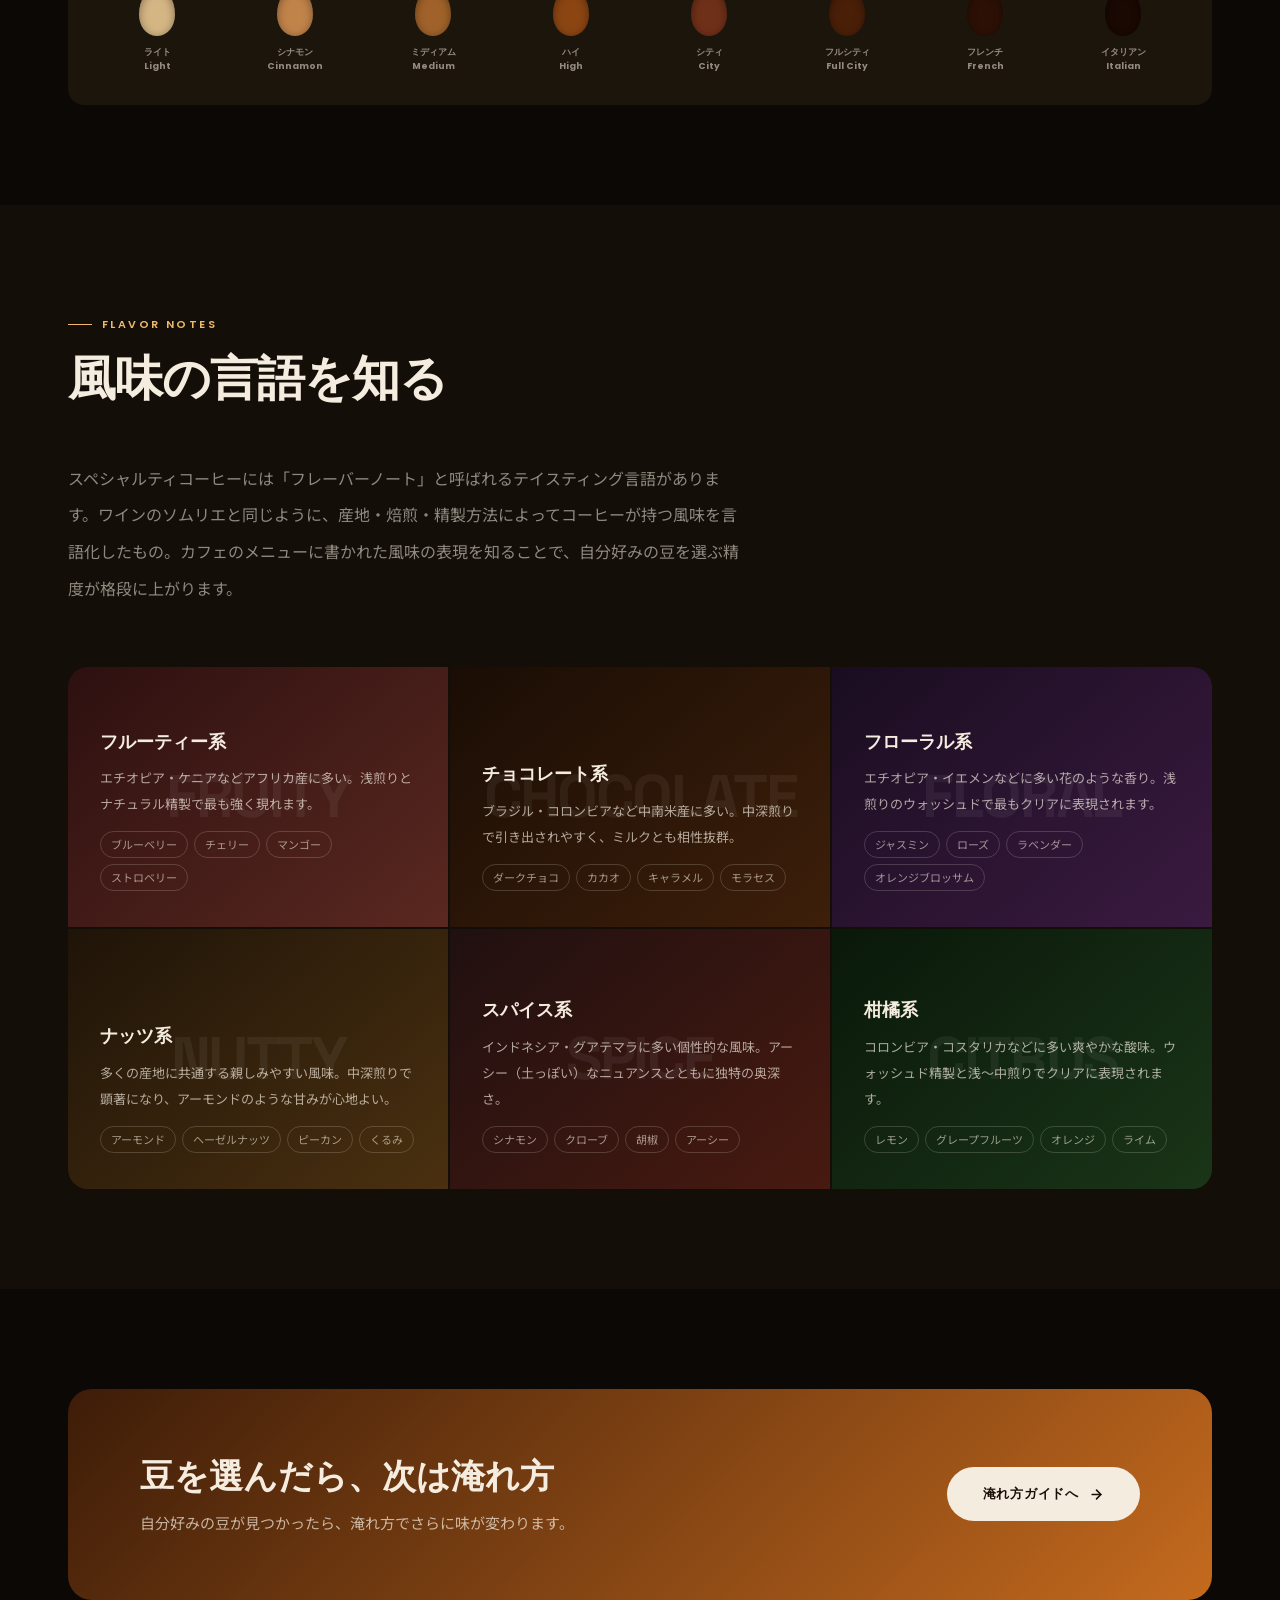
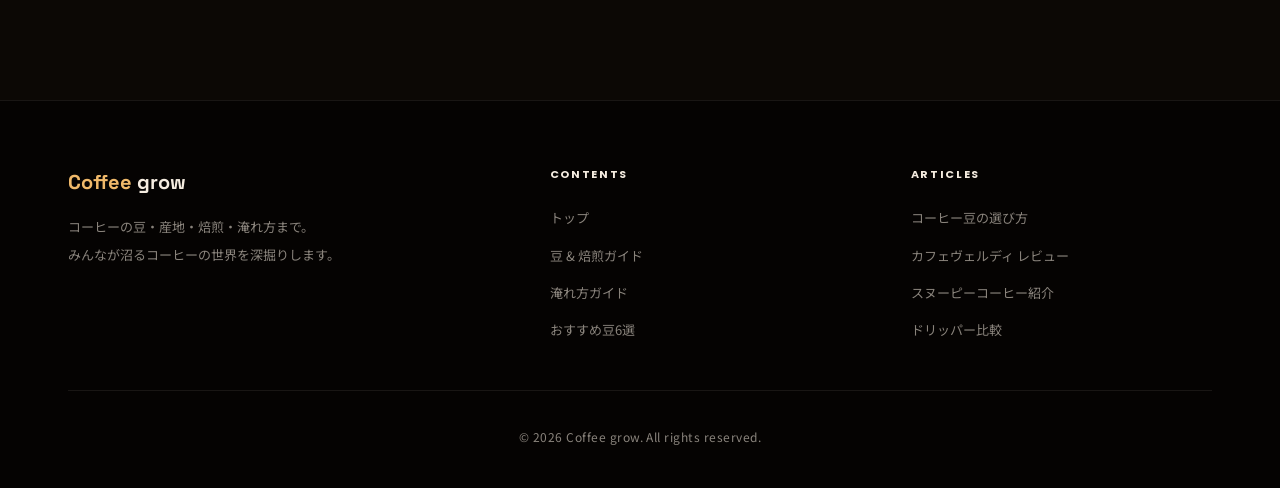
==== commit f83d1c59: "feat: 4つの記事ページを新規作成・サイト内リンク整備 - choose-beans.html: コーヒー豆の選び方（初心者向け） - cafe-verdi.html: カフェヴェルディ通販レビュ" ====
--- a/beans.html
+++ b/beans.html
@@ -3,6 +3,14 @@
 <head>
     <meta charset="UTF-8">
     <meta name="viewport" content="width=device-width, initial-scale=1.0">
+    <!-- Google tag (gtag.js) -->
+    <script async src="https://www.googletagmanager.com/gtag/js?id=G-5SRX7W28YV"></script>
+    <script>
+      window.dataLayer = window.dataLayer || [];
+      function gtag(){dataLayer.push(arguments);}
+      gtag('js', new Date());
+      gtag('config', 'G-5SRX7W28YV');
+    </script>
     <title>コーヒー豆・品種・焙煎度ガイド | Coffee grow</title>
     <meta name="description" content="アラビカ・ロブスタ・リベリカの三大品種の違い、エチオピア・ブラジル・コロンビアなど世界6産地の風味の特徴、浅煎りからイタリアンローストまで焙煎8段階を詳しく解説。">
     <meta name="keywords" content="コーヒー豆,アラビカ種,ロブスタ種,焙煎,産地,エチオピア,ブラジル,コロンビア,フレーバーノート,スペシャルティコーヒー">
@@ -708,15 +716,16 @@
                     <li><a href="index.html">トップ</a></li>
                     <li><a href="beans.html">豆 &amp; 焙煎ガイド</a></li>
                     <li><a href="brew.html">淹れ方ガイド</a></li>
+                    <li><a href="recommend-beans.html">おすすめ豆6選</a></li>
                 </ul>
             </div>
             <div class="footer-col">
-                <h4>このページ</h4>
+                <h4>Articles</h4>
                 <ul>
-                    <li><a href="#varieties">三大品種</a></li>
-                    <li><a href="#origins">産地ガイド</a></li>
-                    <li><a href="#roast">焙煎度ガイド</a></li>
-                    <li><a href="#flavor">フレーバーノート</a></li>
+                    <li><a href="choose-beans.html">コーヒー豆の選び方</a></li>
+                    <li><a href="cafe-verdi.html">カフェヴェルディ レビュー</a></li>
+                    <li><a href="snoopy-coffee.html">スヌーピーコーヒー紹介</a></li>
+                    <li><a href="dripper.html">ドリッパー比較</a></li>
                 </ul>
             </div>
         </div>
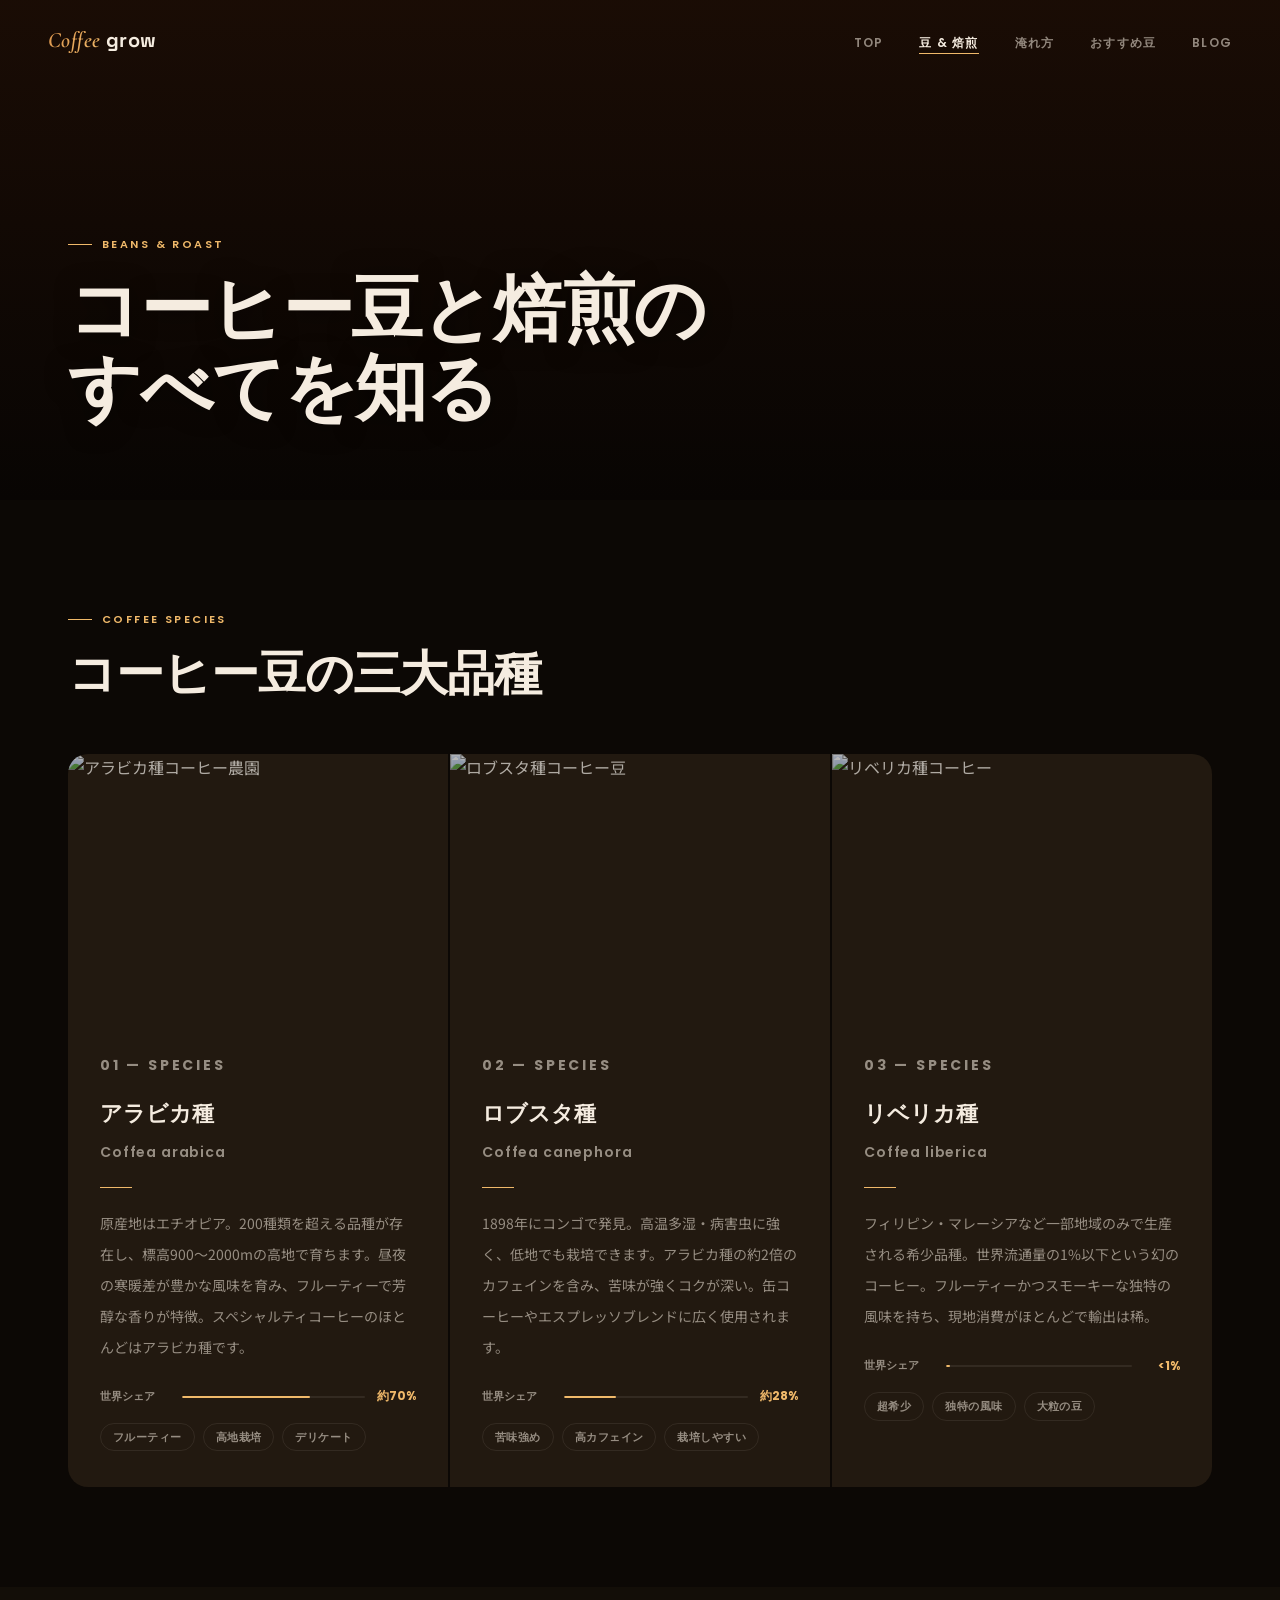
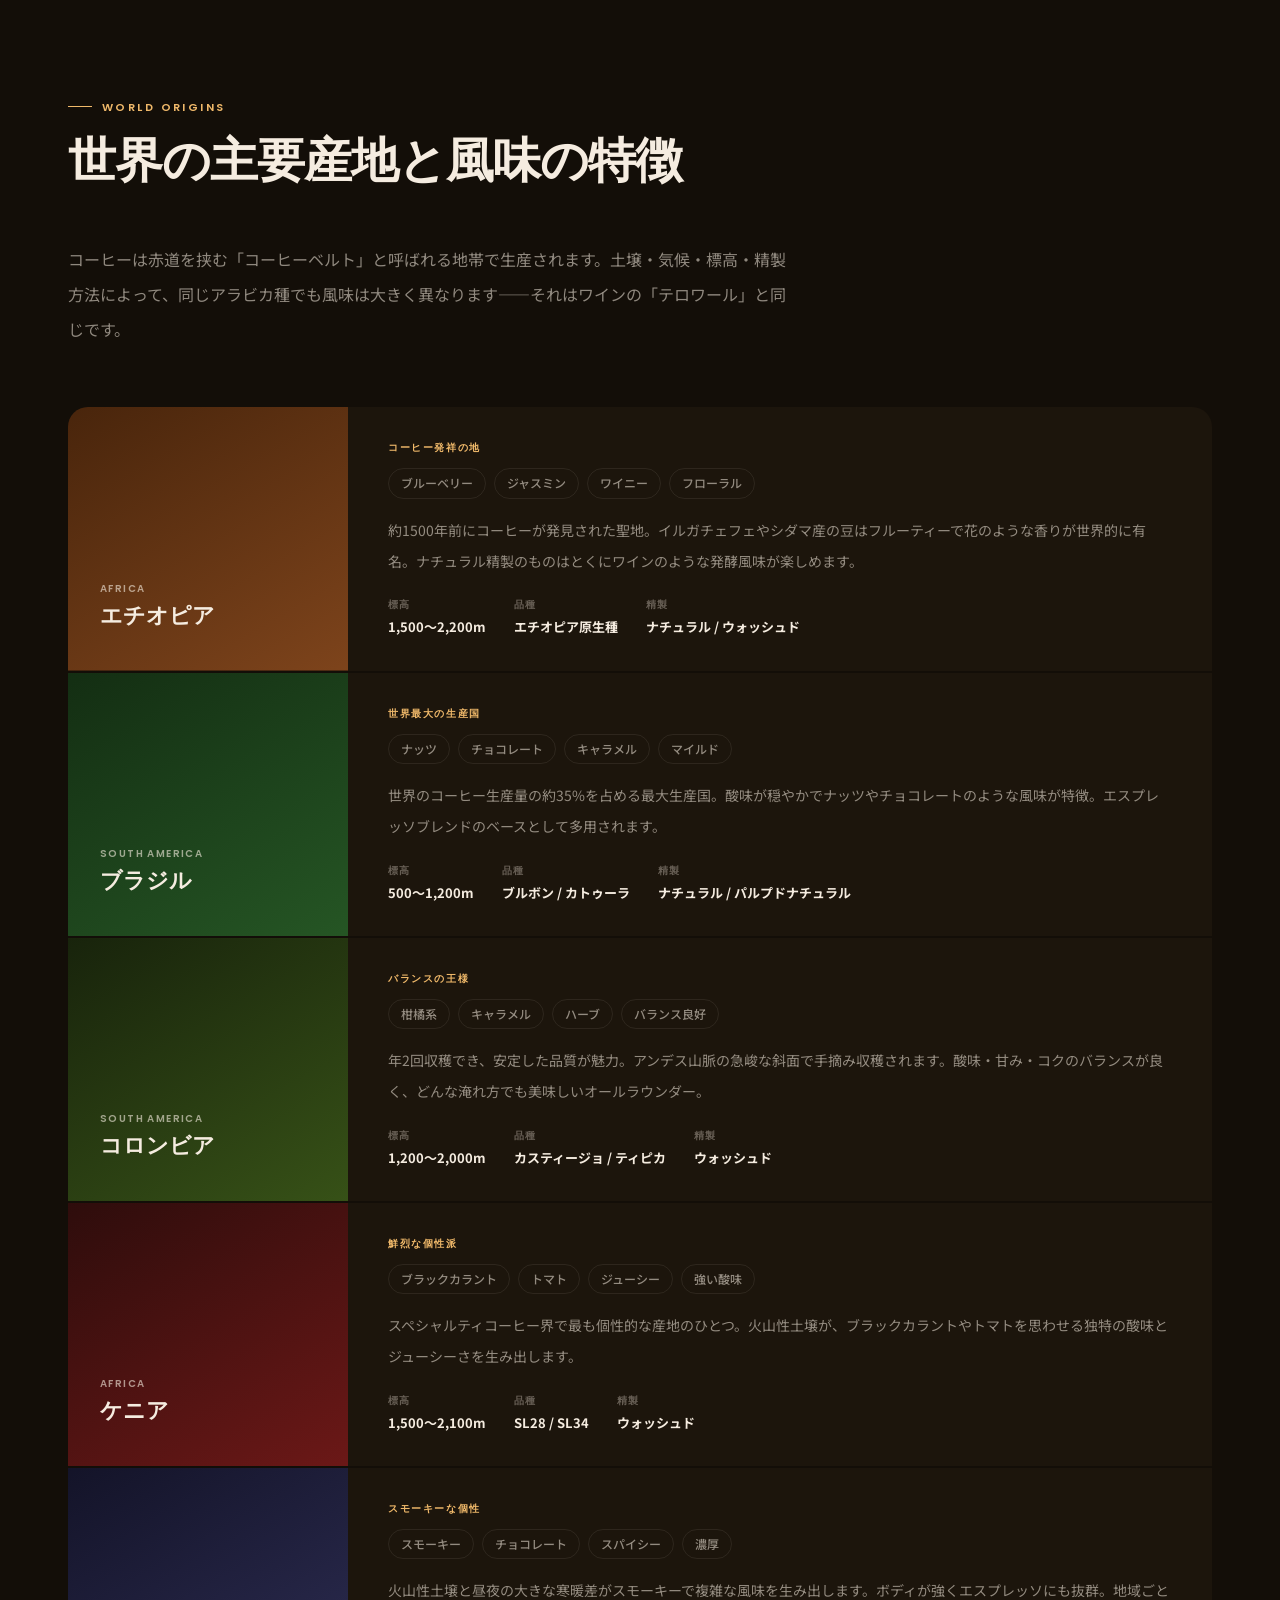
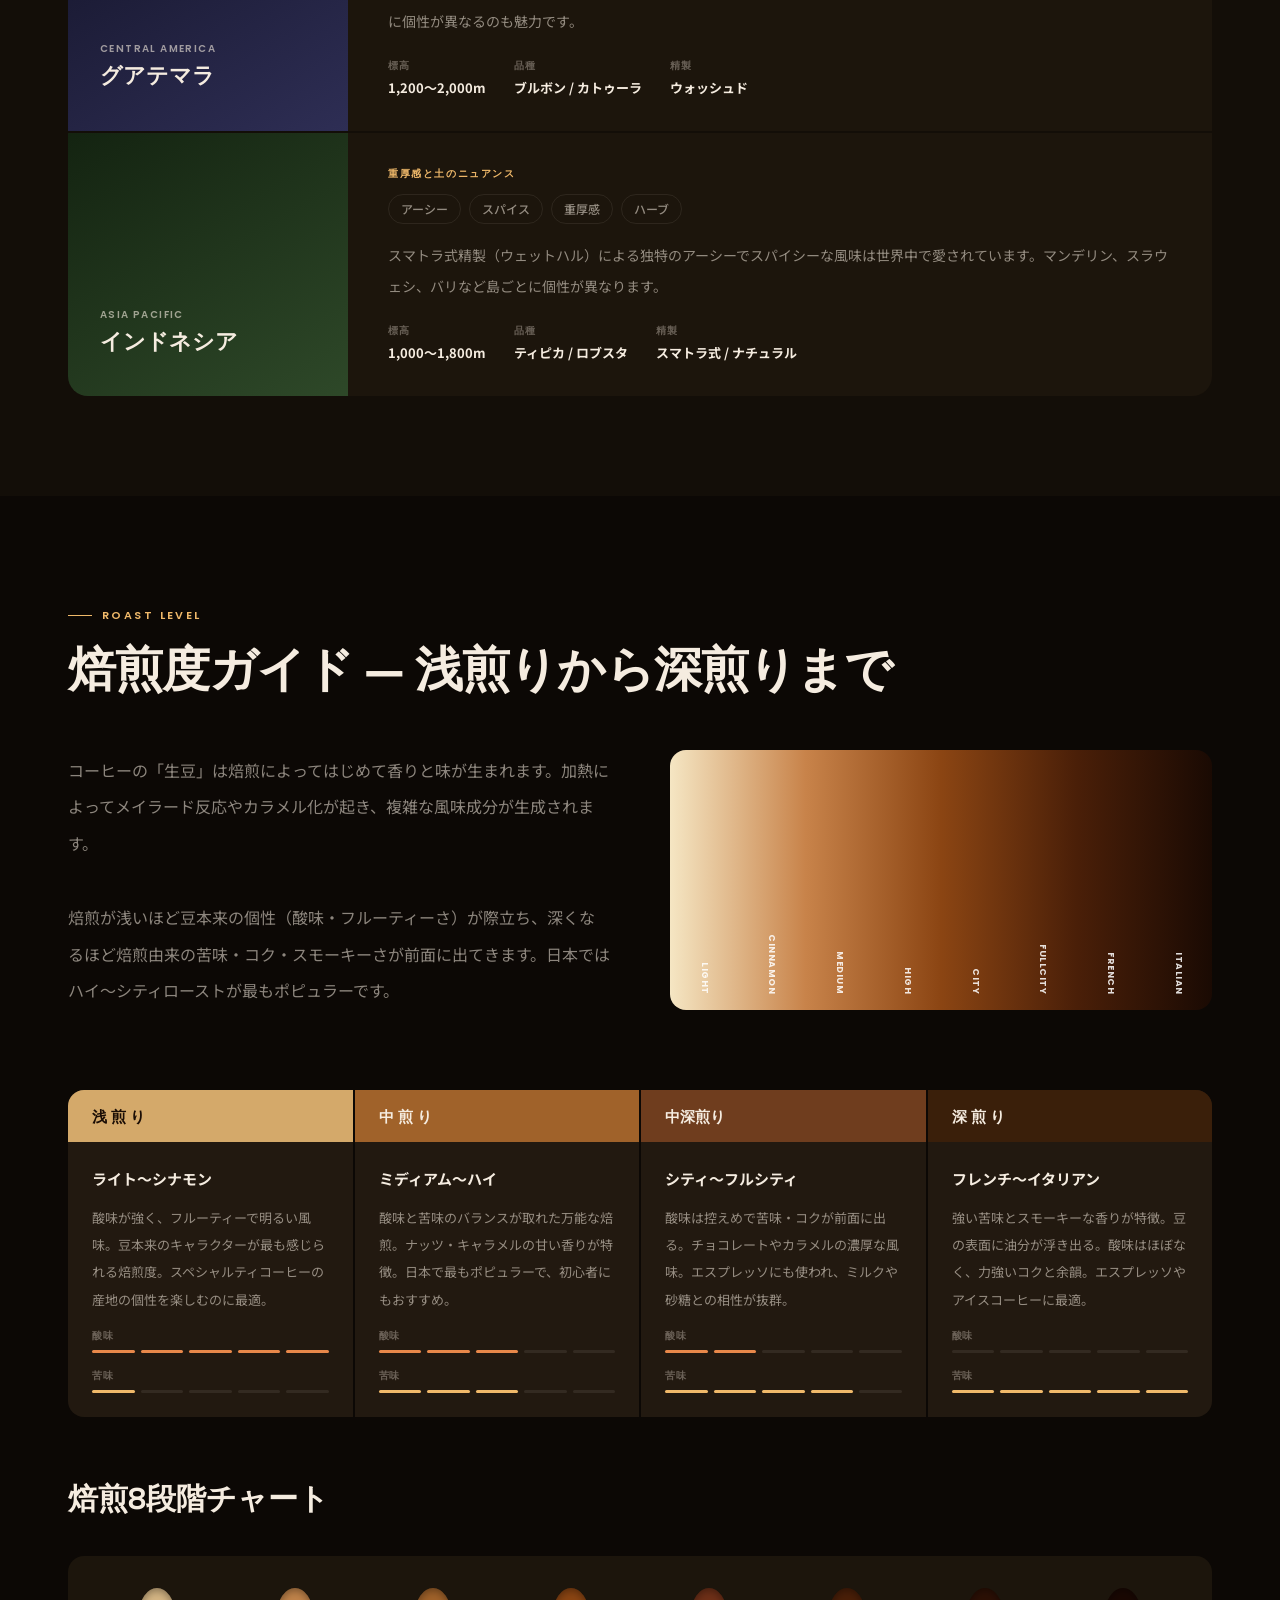
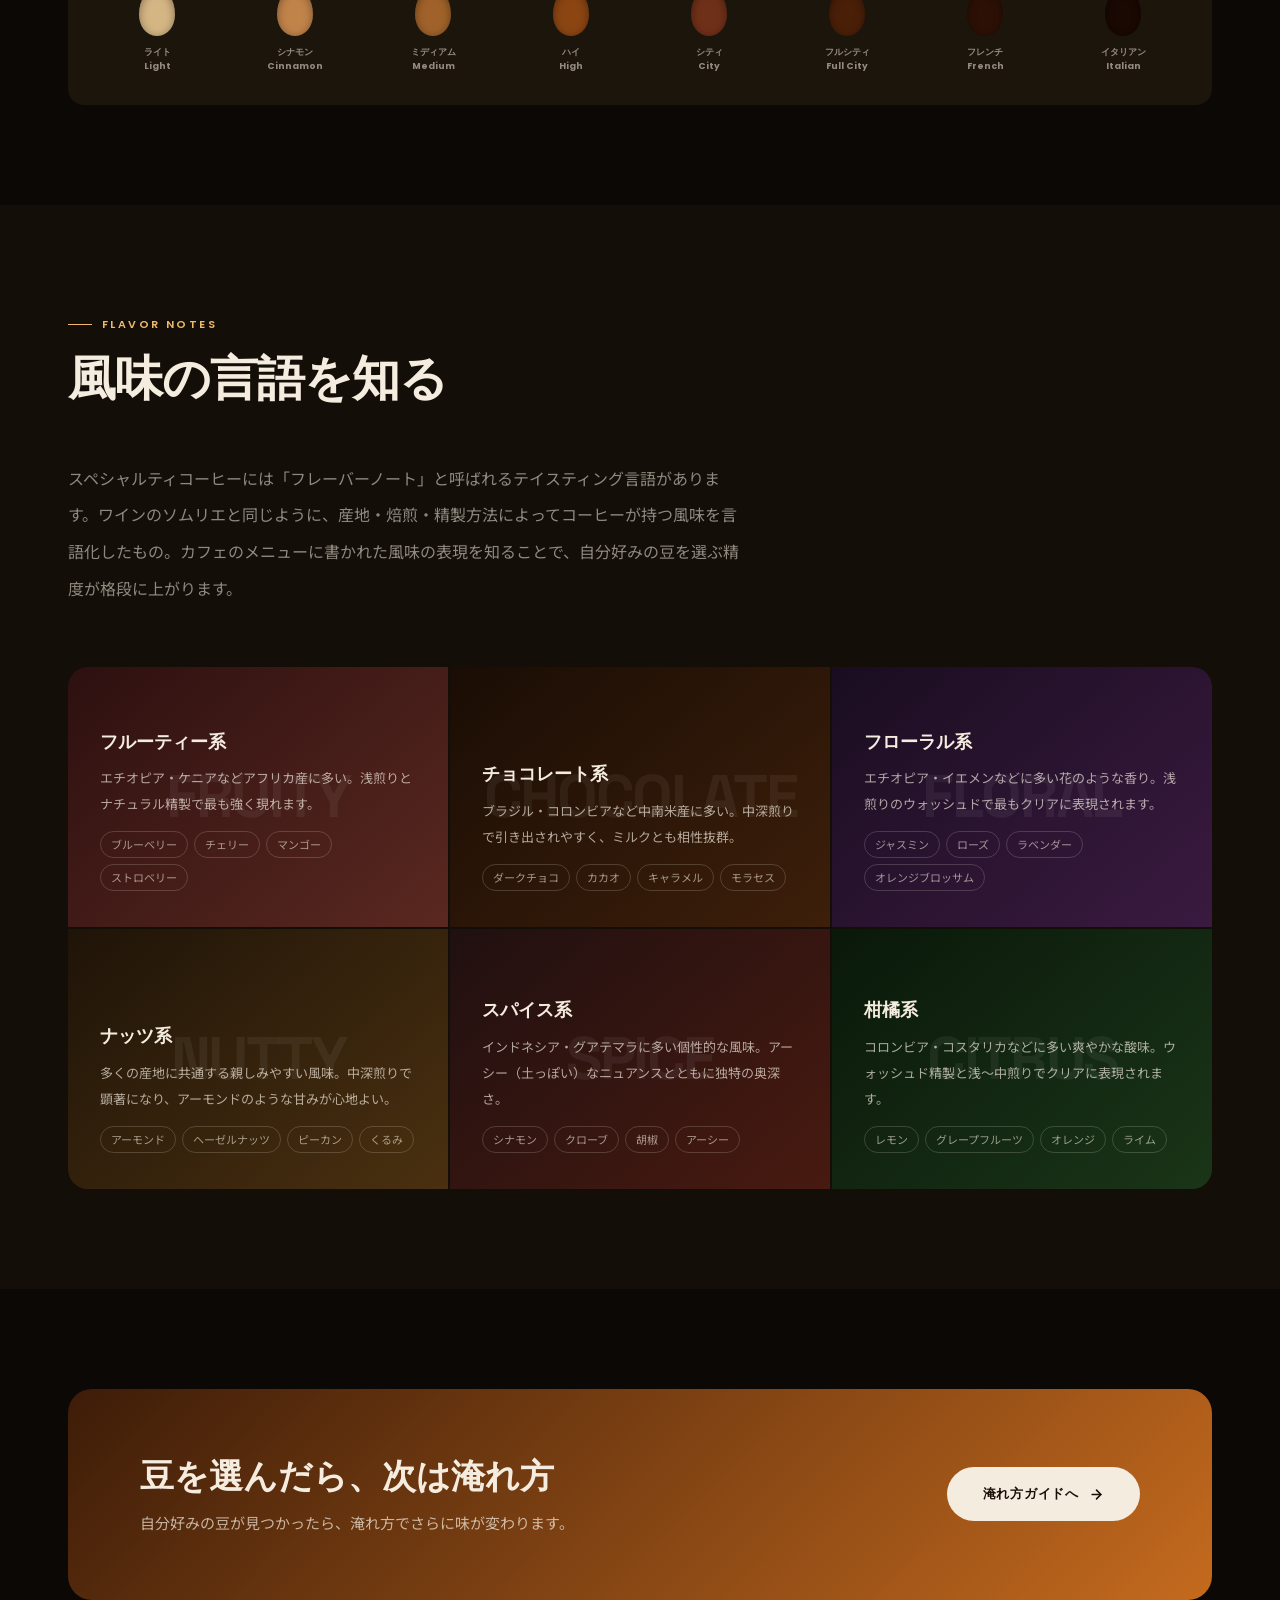
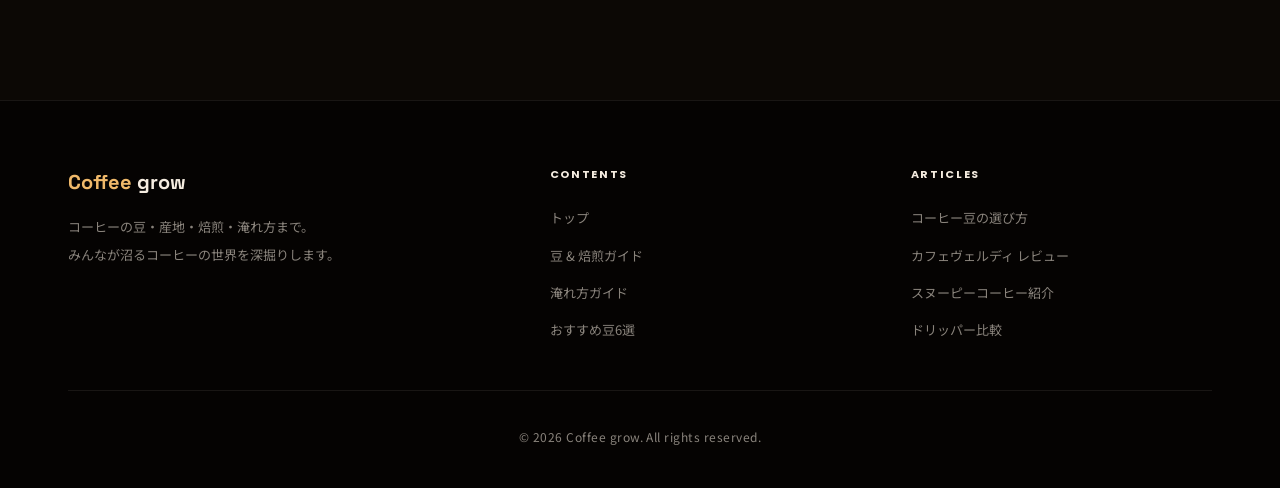
==== commit 8f8993b4: "feat: ブログ一覧ページ作成・全ページにBlogナビ追加 - blog.html 新規作成（カテゴリ絞り込み機能付きブログ一覧） - 記事ページ4件追加: choose-beans / cafe-" ====
--- a/beans.html
+++ b/beans.html
@@ -289,6 +289,7 @@
         <li><a href="beans.html" class="active">豆 &amp; 焙煎</a></li>
         <li><a href="brew.html">淹れ方</a></li>
         <li><a href="recommend-beans.html">おすすめ豆</a></li>
+        <li><a href="blog.html">Blog</a></li>
     </ul>
     <button class="hamburger" id="hamburger" aria-label="メニュー">
         <span></span><span></span><span></span>
@@ -299,6 +300,7 @@
     <a href="beans.html" onclick="closeNav()">豆 &amp; 焙煎</a>
     <a href="brew.html" onclick="closeNav()">淹れ方</a>
     <a href="recommend-beans.html" onclick="closeNav()">おすすめ豆</a>
+    <a href="blog.html" onclick="closeNav()">Blog</a>
 </nav>
 
 <!-- ページヒーロー -->
